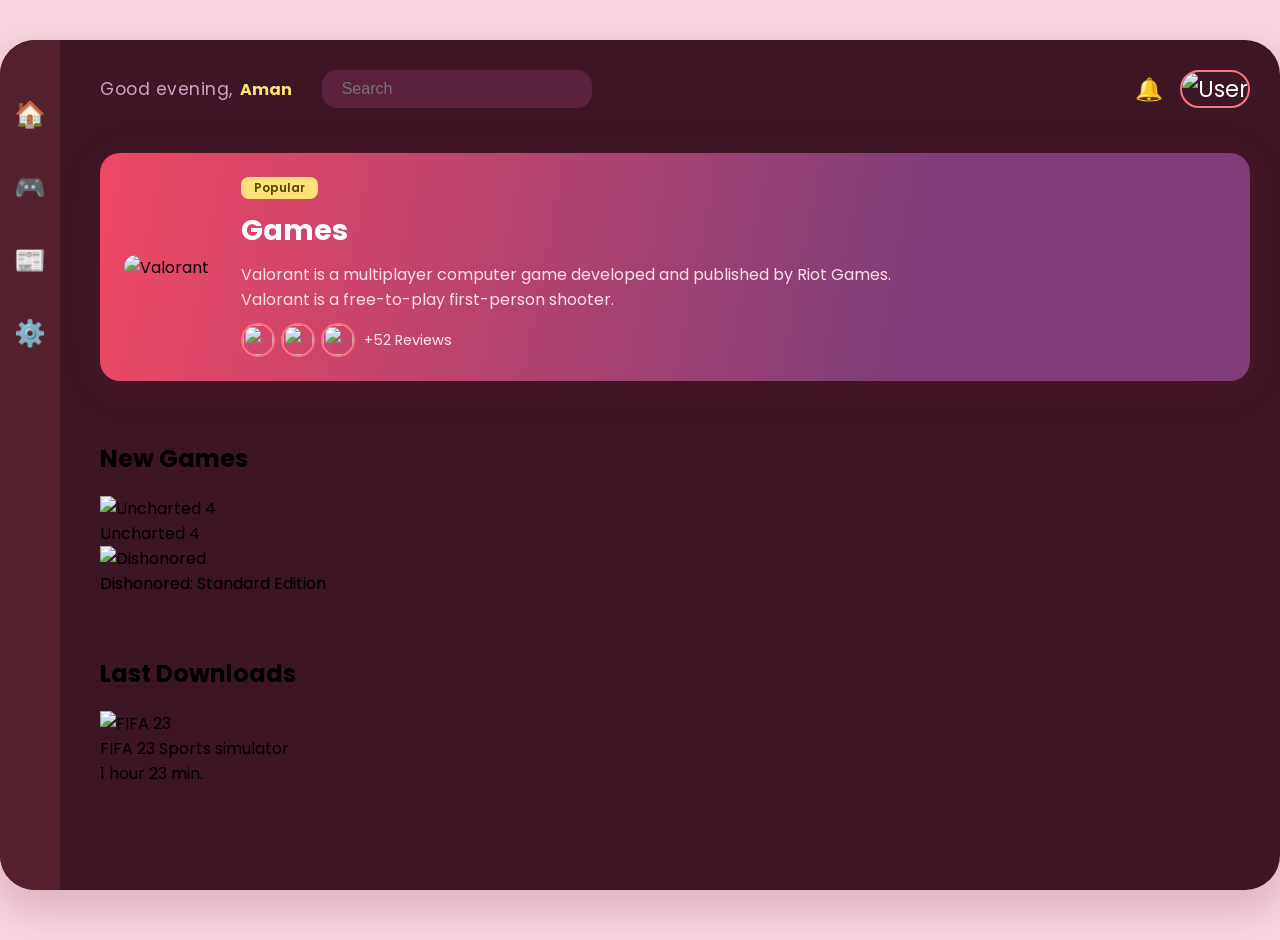
==== index.html @ 895a6dc2 "My fist push for this end Sem project" ====
<!DOCTYPE html>
<html lang="en">
<head>
  <meta charset="UTF-8">
  <title>Game Dashboard UI</title>
  <meta name="viewport" content="width=device-width, initial-scale=1.0">
  <link
    href="https://fonts.googleapis.com/css2?family=Poppins:wght@400;700&display=swap"
    rel="stylesheet"
  >
  <link rel="stylesheet" href="styles.css" />
</head>
<body>
  <div class="dashboard">

    <aside class="sidebar">
      <div class="sidebar-icons">
        <span class="icon">🏠</span>
        <span class="icon">🎮</span>
        <span class="icon">📰</span>
        <span class="icon">⚙️</span>
      </div>
    </aside>
    <main class="main-content">
      <header class="header">
        <div>
          <span class="greeting">Good evening,</span>
          <span class="username"><b>Aman</b></span>
        </div>
        <input type="text" class="search" placeholder="Search" />
        <div class="header-tools">
          <span class="icon notif">🔔</span>
          <span class="icon user-avatar">
            <img src="https://randomuser.me/api/portraits/men/64.jpg" alt="User" />
          </span>
        </div>
      </header>

      <section class="featured-game">
        <div class="featured-img">
          <img src="https://static-prod-g4l.gamelauncher.io/N_13596.jpg" alt="Valorant" />
        </div>
        <div class="featured-info">
          <span class="tag popular">Popular</span>
          <h1 class="game-title">Games</h1>
          <p class="game-desc">
            Valorant is a multiplayer computer game developed and published by Riot Games.<br>
            Valorant is a free-to-play first-person shooter.
          </p>
          <div class="reviews">
            <img class="avatar-sm" src="https://randomuser.me/api/portraits/men/36.jpg" alt="">
            <img class="avatar-sm" src="https://randomuser.me/api/portraits/women/37.jpg" alt="">
            <img class="avatar-sm" src="https://randomuser.me/api/portraits/men/43.jpg" alt="">
            <span class="add-reviews">+52 Reviews</span>
          </div>
        </div>
      </section>

      <section class="new-games">
        <h2>New Games</h2>
        <div class="game-cards">
          <div class="game-card">
            <img src="https://static-prod-g4l.gamelauncher.io/N_11580.jpg" alt="Uncharted 4">
            <div class="card-info">
              <span class="card-title">Uncharted 4</span>
            </div>
          </div>
          <div class="game-card">
            <img src="https://static-prod-g4l.gamelauncher.io/N_11700.jpg" alt="Dishonored">
            <div class="card-info">
              <span class="card-title">Dishonored: Standard Edition</span>
            </div>
          </div>
        </div>
      </section>

      <section class="downloads">
        <h2>Last Downloads</h2>
        <div class="download-card">
          <div class="dl-logo">
            <img src="https://upload.wikimedia.org/wikipedia/en/e/e9/FIFA_23_Cover.jpg" alt="FIFA 23">
          </div>
          <div class="dl-info">
            <span class="dl-title">FIFA 23</span>
            <span class="dl-category">Sports simulator</span>
          </div>
          <div class="dl-progress">
            <div class="progress-bar"><div class="progress"></div></div>
            <span class="dl-time">1 hour 23 min.</span>
          </div>
        </div>
      </section>
    </main>
  </div>
<script src="app.js"></script>
</body>
</html>
---- styles.css ----
html, body {
    height: 100%;
    background: #f8d6df;
    font-family: 'Poppins', 'Montserrat', Arial, sans-serif;
    margin: 0; 
    padding: 0;
  }
  
  .dashboard {
    display: flex;
    max-width: 1550px;
    margin: 40px auto;
    background: #3c1624;
    border-radius: 35px;
    box-shadow: 0 16px 36px 6px rgba(92,24,68,0.17);
    overflow: hidden;
    min-height: 850px;
  }
  
  .sidebar {
    flex: 0 0 60px;
    background: #54202e;
    display: flex;
    flex-direction: column;
    align-items: center;
    padding: 30px 0;
    gap: 30px;
  }
  .sidebar .sidebar-icons {
    display: flex;
    flex-direction: column;
    gap: 34px;
    margin-top: 25px;
  }
  .sidebar .icon {
    color: #f7b7c2;
    font-size: 1.6rem;
    transition: color 0.2s;
    cursor: pointer;
  }
  .sidebar .icon:hover {
    color: #ffc2be;
  }
  
  .main-content {
    flex: 2.3;
    padding: 30px 30px 30px 40px;
    display: flex;
    flex-direction: column;
    gap: 40px;
  }
  .header {
    display: flex;
    align-items: center;
    gap: 30px;
    color: #fff;
    margin-bottom: 5px;
  }
  .greeting {
    font-weight: 400;
    color: #cca4c6;
    letter-spacing: 0.03em;
    font-size: 1.07em;
  }
  .username {
    margin-left: 3px;
    color: #ffe076;
    font-weight: 700;
  }
  .search {
    background: #5B223D;
    border: none;
    border-radius: 15px;
    padding: 10px 20px;
    color: #fff;
    width: 230px;
    font-size: 1em;
    margin-right: auto;
  }
  .header-tools {
    display: flex;
    align-items: center;
    gap: 17px;
  }
  .header-tools .icon {
    font-size: 1.4em;
    cursor: pointer;
  }
  .user-avatar img {
    width: 32px;
    height: 32px;
    object-fit: cover;
    border-radius: 40px;
    border: 2px solid #fc7685;
  }
  
  .featured-game {
    background: linear-gradient(101deg, #f04865, #7f3e77 70%);
    border-radius: 20px;
    padding: 24px;
    display: flex;
    align-items: center;
    gap: 32px;
    box-shadow: 0 6px 40px 0 rgba(225,30,91,0.10);
  }
  .featured-img img {
    border-radius: 13px;
    width: 130px;
    height: 130px;
    object-fit: cover;
  }
  .featured-info {
    color: #fff;
    display: flex;
    flex-direction: column;
    gap: 8px;
  }
  .tag.popular {
    background: #ffe076;
    color: #514603;
    font-weight: 600;
    font-size: 0.75rem;
    border-radius: 8px;
    padding: 2px 13px;
    width: fit-content;
    margin-bottom: 2px;
  }
  .game-title {
    font-size: 1.8rem;
    color: #fff;
    margin: 0 0 2px;
    font-weight: 700;
  }
  .game-desc {
    font-size: 1rem;
    color: #ffdfe9;
    margin: 0 0 3px;
  }
  .reviews {
    display: flex;
    align-items: center;
    gap: 6px;
  }
  .avatar-sm {
    width: 30px; height: 30px;
    border-radius: 50%;
    border: 2.5px solid #fc7685;
  }
  .add-reviews {
    color: #fde5ec;
    margin-left: 3px;
    font-size: 0.91em;
  }
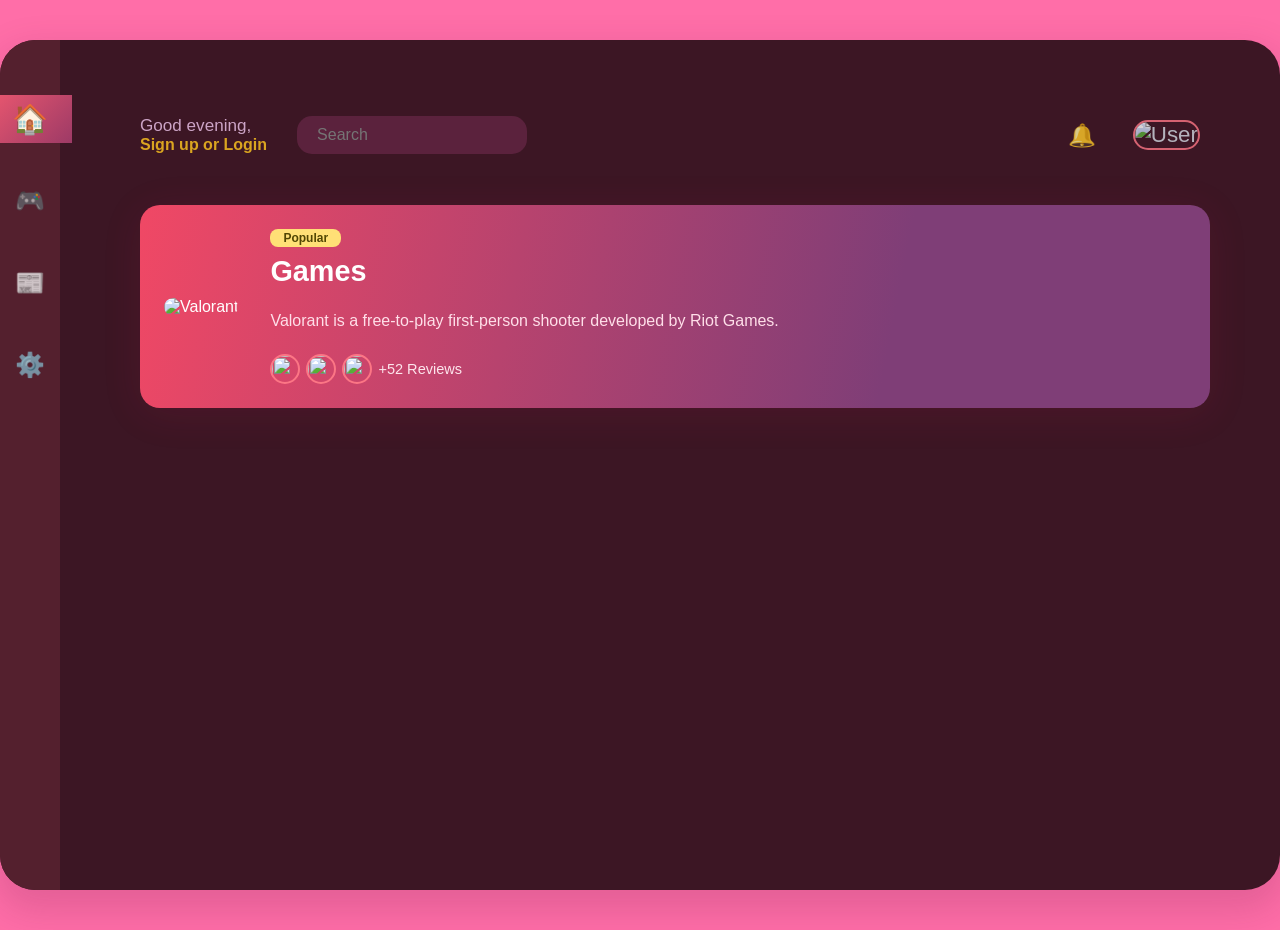
==== commit 46b20ef1: "Updated homr page" ====
--- a/index.html
+++ b/index.html
@@ -2,96 +2,329 @@
 <html lang="en">
 <head>
   <meta charset="UTF-8">
-  <title>Game Dashboard UI</title>
-  <meta name="viewport" content="width=device-width, initial-scale=1.0">
-  <link
-    href="https://fonts.googleapis.com/css2?family=Poppins:wght@400;700&display=swap"
-    rel="stylesheet"
-  >
-  <link rel="stylesheet" href="styles.css" />
+  <title>Sidebar with Animation</title>
+  <link href="https://fonts.googleapis.com/css2?family=Poppins:wght@400;700&display=swap" rel="stylesheet">
+  <style>
+    * {
+      box-sizing: border-box;
+    }
+
+    body {
+      margin: 0;
+      font-family: 'Segoe UI', sans-serif;
+      background-color: rgb(255, 110, 168);
+      display: flex;
+      justify-content: center;
+      align-items: flex-start;
+    }
+
+    .dashboard {
+      display: flex;
+      max-width: 1550px;
+      margin: 40px auto;
+      background: #3c1624;
+      border-radius: 35px;
+      box-shadow: 0 16px 36px 6px rgba(92, 24, 68, 0.17);
+      overflow: hidden;
+      min-height: 850px;
+      width: 100%;
+    }
+
+    .sidebar {
+      flex: 0 0 60px;
+      background: #54202e;
+      display: flex;
+      flex-direction: column;
+      align-items: center;
+      padding: 30px 0;
+      gap: 30px;
+    }
+
+    .sidebar-icons {
+      display: flex;
+      flex-direction: column;
+      align-items: center;
+      gap: 34px;
+      margin-top: 25px;
+    }
+
+    .icon {
+      font-size: 24px;
+      color: #d2dae2;
+      padding: 10px;
+      cursor: pointer;
+      border-radius: 50%;
+      transition: all 0.3s ease;
+      position: relative;
+      opacity: 0.8;
+    }
+
+    .icon.active {
+      color: #fff;
+      transform: scale(1.2);
+      opacity: 1;
+    }
+
+    .icon:hover {
+      transform: scale(1.3);
+    }
+
+    .icon.active::before {
+      content: '';
+      position: absolute;
+      left: -20px;
+      top: 50%;
+      transform: translateY(-50%);
+      width: 80px;
+      height: 40px;
+      background: linear-gradient(135deg, #f25a70, #9d3a66);
+      border-top-left-radius: 25px;
+      border-bottom-left-radius: 25px;
+      z-index: -1;
+    }
+
+    .content {
+      flex: 1;
+      padding: 40px;
+      display: none;
+      animation: slideIn 0.4s ease forwards;
+    }
+
+    .content.active {
+      display: block;
+    }
+
+    @keyframes slideIn {
+      from {
+        opacity: 0;
+        transform: translateY(20px);
+      }
+
+      to {
+        opacity: 1;
+        transform: translateY(0);
+      }
+    }
+
+    .main-content {
+      flex: 2.3;
+      padding: 30px 30px 30px 40px;
+      display: flex;
+      flex-direction: column;
+      gap: 40px;
+      color: #fff;
+    }
+
+    .header {
+      display: flex;
+      align-items: center;
+      gap: 30px;
+      margin-bottom: 5px;
+    }
+
+    .greeting {
+      font-weight: 400;
+      color: #cca4c6;
+      font-size: 1.07em;
+    }
+
+    .username {
+      margin-left: 3px;
+      color: #ffe076;
+      font-weight: 700;
+    }
+
+    .search {
+      background: #5B223D;
+      border: none;
+      border-radius: 15px;
+      padding: 10px 20px;
+      color: #fff;
+      width: 230px;
+      font-size: 1em;
+      margin-right: auto;
+    }
+
+    .header-tools {
+      display: flex;
+      align-items: center;
+      gap: 17px;
+    }
+
+    .header-tools .icon {
+      font-size: 1.4em;
+      cursor: pointer;
+    }
+
+    .user-avatar img {
+      width: 32px;
+      height: 32px;
+      object-fit: cover;
+      border-radius: 40px;
+      border: 2px solid #fc7685;
+    }
+
+    .featured-game {
+      background: linear-gradient(101deg, #f04865, #7f3e77 70%);
+      border-radius: 20px;
+      padding: 24px;
+      display: flex;
+      align-items: center;
+      gap: 32px;
+      box-shadow: 0 6px 40px 0 rgba(225, 30, 91, 0.10);
+    }
+
+    .featured-img img {
+      border-radius: 13px;
+      width: 130px;
+      height: 130px;
+      object-fit: cover;
+    }
+
+    .featured-info {
+      display: flex;
+      flex-direction: column;
+      gap: 8px;
+    }
+
+    .tag.popular {
+      background: #ffe076;
+      color: #514603;
+      font-weight: 600;
+      font-size: 0.75rem;
+      border-radius: 8px;
+      padding: 2px 13px;
+      width: fit-content;
+    }
+
+    .game-title {
+      font-size: 1.8rem;
+      font-weight: 700;
+      margin: 0;
+    }
+
+    .game-desc {
+      font-size: 1rem;
+      color: #ffdfe9;
+    }
+
+    .reviews {
+      display: flex;
+      align-items: center;
+      gap: 6px;
+    }
+
+    .avatar-sm {
+      width: 30px;
+      height: 30px;
+      border-radius: 50%;
+      border: 2.5px solid #fc7685;
+    }
+
+    .add-reviews {
+      color: #fde5ec;
+      font-size: 0.91em;
+    }
+
+    .lgin {
+      color: goldenrod;
+      text-decoration: none;
+    }
+
+    .lgin:hover {
+      color: yellow;
+    }
+  </style>
 </head>
+
 <body>
   <div class="dashboard">
-
-    <aside class="sidebar">
+    <!-- Sidebar -->
+    <div class="sidebar">
       <div class="sidebar-icons">
-        <span class="icon">🏠</span>
-        <span class="icon">🎮</span>
-        <span class="icon">📰</span>
-        <span class="icon">⚙️</span>
+        <span class="icon active" data-target="home" title="Home">🏠</span>
+        <span class="icon" data-target="games" title="Games">🎮</span>
+        <span class="icon" data-target="news" title="News">📰</span>
+        <span class="icon" data-target="settings" title="Settings">⚙️</span>
       </div>
-    </aside>
-    <main class="main-content">
-      <header class="header">
-        <div>
-          <span class="greeting">Good evening,</span>
-          <span class="username"><b>Aman</b></span>
-        </div>
-        <input type="text" class="search" placeholder="Search" />
-        <div class="header-tools">
-          <span class="icon notif">🔔</span>
-          <span class="icon user-avatar">
-            <img src="https://randomuser.me/api/portraits/men/64.jpg" alt="User" />
-          </span>
-        </div>
-      </header>
-
-      <section class="featured-game">
-        <div class="featured-img">
-          <img src="https://static-prod-g4l.gamelauncher.io/N_13596.jpg" alt="Valorant" />
-        </div>
-        <div class="featured-info">
-          <span class="tag popular">Popular</span>
-          <h1 class="game-title">Games</h1>
-          <p class="game-desc">
-            Valorant is a multiplayer computer game developed and published by Riot Games.<br>
-            Valorant is a free-to-play first-person shooter.
-          </p>
-          <div class="reviews">
-            <img class="avatar-sm" src="https://randomuser.me/api/portraits/men/36.jpg" alt="">
-            <img class="avatar-sm" src="https://randomuser.me/api/portraits/women/37.jpg" alt="">
-            <img class="avatar-sm" src="https://randomuser.me/api/portraits/men/43.jpg" alt="">
-            <span class="add-reviews">+52 Reviews</span>
+    </div>
+
+    <!-- Main content containers -->
+    <div id="home" class="content active">
+      <main class="main-content">
+        <header class="header">
+          <div>
+            <span class="greeting">Good evening,</span>
+            <span class="username"><br><a class="lgin" href="Login.html">Sign up or Login</a></span>
           </div>
-        </div>
-      </section>
-
-      <section class="new-games">
-        <h2>New Games</h2>
-        <div class="game-cards">
-          <div class="game-card">
-            <img src="https://static-prod-g4l.gamelauncher.io/N_11580.jpg" alt="Uncharted 4">
-            <div class="card-info">
-              <span class="card-title">Uncharted 4</span>
+          <input type="text" class="search" placeholder="Search" />
+          <div class="header-tools">
+            <span class="icon notif">🔔</span>
+            <span class="icon user-avatar">
+              <img src="https://randomuser.me/api/portraits/men/64.jpg" alt="User" />
+            </span>
+          </div>
+        </header>
+
+        <section class="featured-game">
+          <div class="featured-img">
+            <img src="https://static-prod-g4l.gamelauncher.io/N_13596.jpg" alt="Valorant" />
+          </div>
+          <div class="featured-info">
+            <span class="tag popular">Popular</span>
+            <h1 class="game-title">Games</h1>
+            <p class="game-desc">Valorant is a free-to-play first-person shooter developed by Riot Games.</p>
+            <div class="reviews">
+              <img class="avatar-sm" src="https://randomuser.me/api/portraits/men/36.jpg" alt="">
+              <img class="avatar-sm" src="https://randomuser.me/api/portraits/women/37.jpg" alt="">
+              <img class="avatar-sm" src="https://randomuser.me/api/portraits/men/43.jpg" alt="">
+              <span class="add-reviews">+52 Reviews</span>
             </div>
           </div>
-          <div class="game-card">
-            <img src="https://static-prod-g4l.gamelauncher.io/N_11700.jpg" alt="Dishonored">
-            <div class="card-info">
-              <span class="card-title">Dishonored: Standard Edition</span>
-            </div>
-          </div>
-        </div>
-      </section>
-
-      <section class="downloads">
-        <h2>Last Downloads</h2>
-        <div class="download-card">
-          <div class="dl-logo">
-            <img src="https://upload.wikimedia.org/wikipedia/en/e/e9/FIFA_23_Cover.jpg" alt="FIFA 23">
-          </div>
-          <div class="dl-info">
-            <span class="dl-title">FIFA 23</span>
-            <span class="dl-category">Sports simulator</span>
-          </div>
-          <div class="dl-progress">
-            <div class="progress-bar"><div class="progress"></div></div>
-            <span class="dl-time">1 hour 23 min.</span>
-          </div>
-        </div>
-      </section>
-    </main>
+        </section>
+      </main>
+    </div>
+
+
+
+    <div id="games" class="content">
+      <h1>Games</h1>
+      <p>Browse the latest and greatest in the world of gaming.</p>
+    </div>
+
+
+
+    <div id="news" class="content">
+      <h1>News</h1>
+      <p>Stay up to date with the latest headlines and trends.</p>
+    </div>
+
+
+
+    <div id="settings" class="content">
+      <h1>Settings</h1>
+      <p>Customize your preferences and configure your experience.</p>
+    </div>
   </div>
-<script src="app.js"></script>
+
+  
+
+
+
+  <script>
+    const icons = document.querySelectorAll('.icon');
+    const contents = document.querySelectorAll('.content');
+
+    icons.forEach(icon => {
+      icon.addEventListener('click', () => {
+        icons.forEach(i => i.classList.remove('active'));
+        contents.forEach(c => c.classList.remove('active'));
+
+        icon.classList.add('active');
+        document.getElementById(icon.dataset.target).classList.add('active');
+      });
+    });
+  </script>
 </body>
+
 </html>
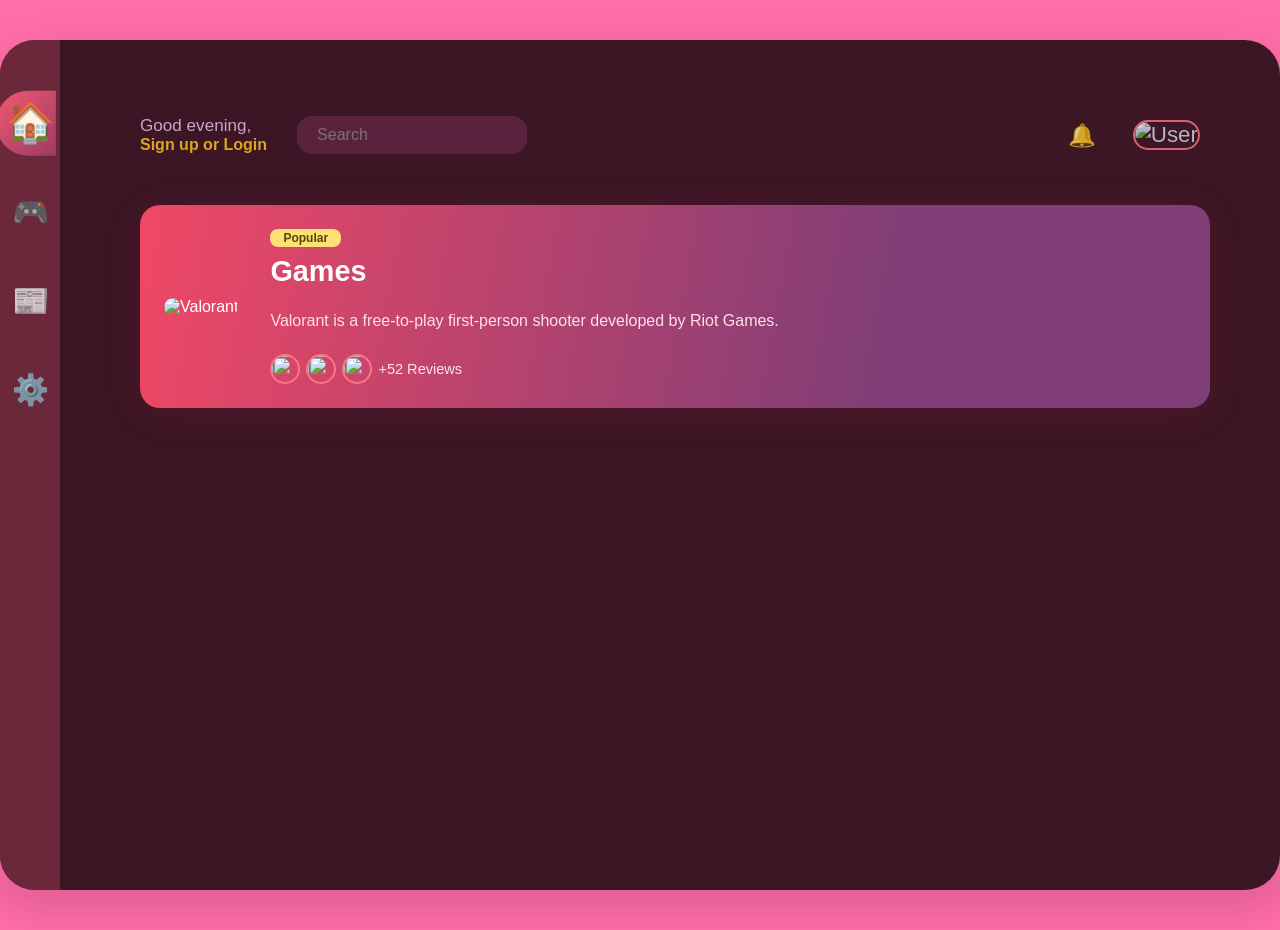
==== commit f7501d06: "fixed page" ====
--- a/index.html
+++ b/index.html
@@ -2,8 +2,9 @@
 <html lang="en">
 <head>
   <meta charset="UTF-8">
-  <title>Sidebar with Animation</title>
+  <title>LogiCode - AI games, Fun way to learn programming</title>
   <link href="https://fonts.googleapis.com/css2?family=Poppins:wght@400;700&display=swap" rel="stylesheet">
+  <link rel="icon" href="assets/icon.png">
   <style>
     * {
       box-sizing: border-box;
@@ -32,12 +33,11 @@
 
     .sidebar {
       flex: 0 0 60px;
-      background: #54202e;
+      background: #6b283a;
       display: flex;
       flex-direction: column;
       align-items: center;
       padding: 30px 0;
-      gap: 30px;
     }
 
     .sidebar-icons {
@@ -49,7 +49,7 @@
     }
 
     .icon {
-      font-size: 24px;
+      font-size: 30px;
       color: #d2dae2;
       padding: 10px;
       cursor: pointer;
@@ -61,7 +61,7 @@
 
     .icon.active {
       color: #fff;
-      transform: scale(1.2);
+      transform: scale(1.3);
       opacity: 1;
     }
 
@@ -72,11 +72,11 @@
     .icon.active::before {
       content: '';
       position: absolute;
-      left: -20px;
+      left: 2px;
       top: 50%;
       transform: translateY(-50%);
-      width: 80px;
-      height: 40px;
+      width: 46px;
+      height: 50px;
       background: linear-gradient(135deg, #f25a70, #9d3a66);
       border-top-left-radius: 25px;
       border-bottom-left-radius: 25px;
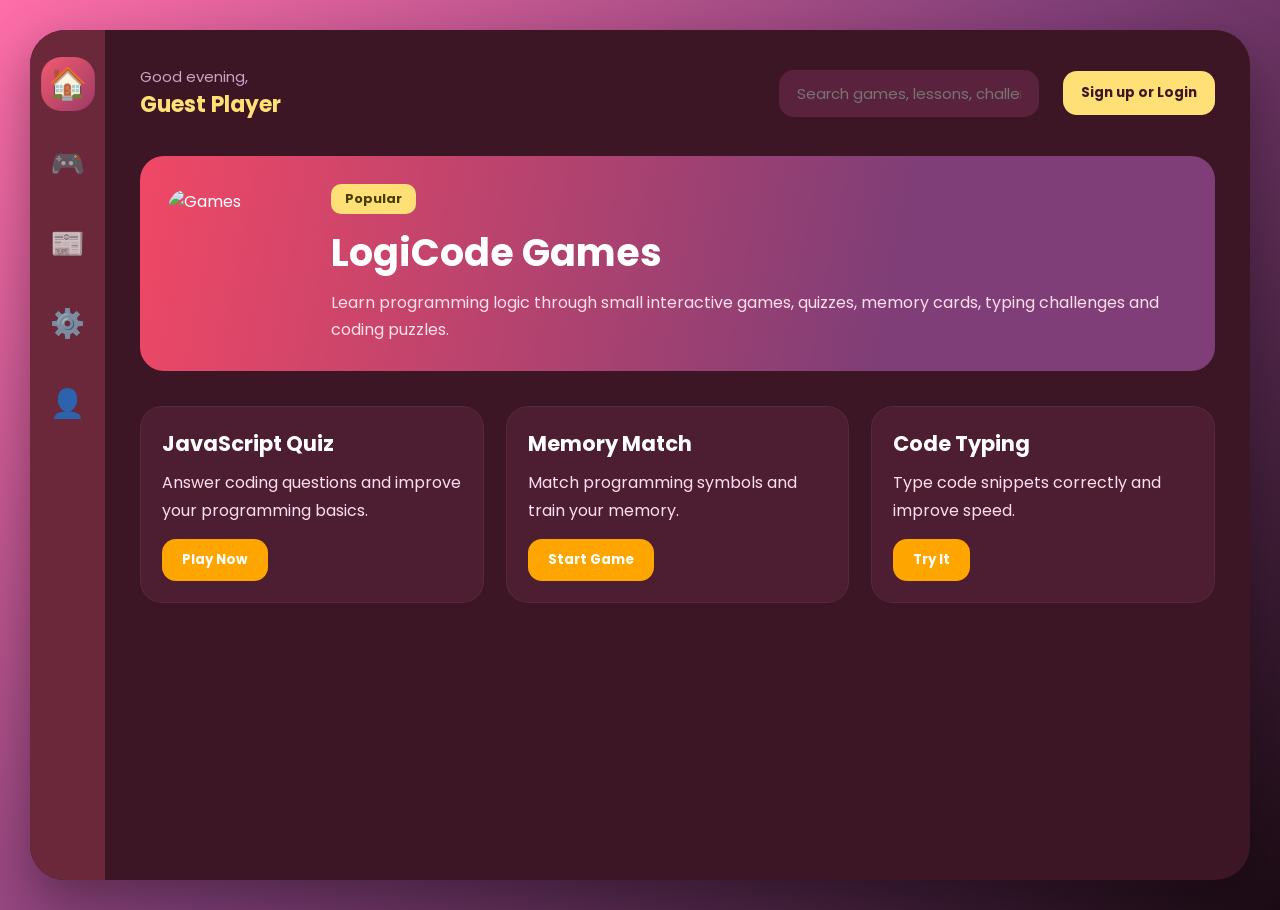
==== commit 5d093ba8: "fixed login page" ====
--- a/index.html
+++ b/index.html
@@ -1,330 +1,801 @@
 <!DOCTYPE html>
 <html lang="en">
 <head>
-  <meta charset="UTF-8">
-  <title>LogiCode - AI games, Fun way to learn programming</title>
-  <link href="https://fonts.googleapis.com/css2?family=Poppins:wght@400;700&display=swap" rel="stylesheet">
-  <link rel="icon" href="assets/icon.png">
+  <meta charset="UTF-8" />
+  <meta name="viewport" content="width=device-width, initial-scale=1.0" />
+  <title>LogiCode - AI Games, Fun Way to Learn Programming</title>
+
+  <link href="https://fonts.googleapis.com/css2?family=Poppins:wght@400;500;600;700;800&display=swap" rel="stylesheet">
+
   <style>
     * {
+      margin: 0;
+      padding: 0;
       box-sizing: border-box;
+      font-family: "Poppins", sans-serif;
     }
 
     body {
-      margin: 0;
-      font-family: 'Segoe UI', sans-serif;
-      background-color: rgb(255, 110, 168);
+      min-height: 100vh;
+      background: linear-gradient(135deg, #ff6ea8, #7f3e77, #1c0b14);
       display: flex;
       justify-content: center;
-      align-items: flex-start;
+      align-items: center;
+      padding: 30px;
+      color: white;
     }
 
     .dashboard {
-      display: flex;
-      max-width: 1550px;
-      margin: 40px auto;
+      width: 100%;
+      max-width: 1450px;
+      min-height: 850px;
       background: #3c1624;
       border-radius: 35px;
-      box-shadow: 0 16px 36px 6px rgba(92, 24, 68, 0.17);
       overflow: hidden;
-      min-height: 850px;
-      width: 100%;
+      display: flex;
+      box-shadow: 0 20px 50px rgba(0, 0, 0, 0.35);
     }
 
     .sidebar {
-      flex: 0 0 60px;
+      width: 75px;
       background: #6b283a;
+      padding: 30px 0;
       display: flex;
-      flex-direction: column;
-      align-items: center;
-      padding: 30px 0;
+      justify-content: center;
     }
 
     .sidebar-icons {
       display: flex;
       flex-direction: column;
+      gap: 32px;
       align-items: center;
-      gap: 34px;
-      margin-top: 25px;
-    }
-
-    .icon {
-      font-size: 30px;
-      color: #d2dae2;
-      padding: 10px;
+    }
+
+    .side-icon {
+      font-size: 28px;
+      width: 48px;
+      height: 48px;
+      display: grid;
+      place-items: center;
+      border-radius: 18px;
       cursor: pointer;
-      border-radius: 50%;
-      transition: all 0.3s ease;
-      position: relative;
-      opacity: 0.8;
-    }
-
-    .icon.active {
-      color: #fff;
-      transform: scale(1.3);
+      opacity: 0.75;
+      transition: 0.3s ease;
+    }
+
+    .side-icon:hover,
+    .side-icon.active {
       opacity: 1;
-    }
-
-    .icon:hover {
-      transform: scale(1.3);
-    }
-
-    .icon.active::before {
-      content: '';
-      position: absolute;
-      left: 2px;
-      top: 50%;
-      transform: translateY(-50%);
-      width: 46px;
-      height: 50px;
+      transform: scale(1.12);
       background: linear-gradient(135deg, #f25a70, #9d3a66);
-      border-top-left-radius: 25px;
-      border-bottom-left-radius: 25px;
-      z-index: -1;
-    }
-
-    .content {
+    }
+
+    .page {
       flex: 1;
-      padding: 40px;
+      padding: 35px;
       display: none;
-      animation: slideIn 0.4s ease forwards;
-    }
-
-    .content.active {
+      animation: fadeIn 0.35s ease;
+    }
+
+    .page.active {
       display: block;
     }
 
-    @keyframes slideIn {
+    @keyframes fadeIn {
       from {
         opacity: 0;
-        transform: translateY(20px);
-      }
-
+        transform: translateY(14px);
+      }
       to {
         opacity: 1;
         transform: translateY(0);
       }
     }
 
-    .main-content {
-      flex: 2.3;
-      padding: 30px 30px 30px 40px;
-      display: flex;
-      flex-direction: column;
-      gap: 40px;
-      color: #fff;
-    }
-
     .header {
       display: flex;
       align-items: center;
-      gap: 30px;
-      margin-bottom: 5px;
+      gap: 24px;
+      margin-bottom: 35px;
     }
 
     .greeting {
-      font-weight: 400;
       color: #cca4c6;
-      font-size: 1.07em;
+      font-size: 15px;
     }
 
     .username {
-      margin-left: 3px;
       color: #ffe076;
+      font-size: 22px;
       font-weight: 700;
     }
 
     .search {
-      background: #5B223D;
+      margin-left: auto;
+      width: 260px;
+      padding: 12px 18px;
       border: none;
+      outline: none;
       border-radius: 15px;
-      padding: 10px 20px;
-      color: #fff;
-      width: 230px;
-      font-size: 1em;
-      margin-right: auto;
-    }
-
-    .header-tools {
+      background: #5b223d;
+      color: white;
+      font-size: 15px;
+    }
+
+    .login-btn {
+      background: #ffe076;
+      color: #3c1624;
+      border: none;
+      padding: 12px 18px;
+      border-radius: 14px;
+      font-weight: 700;
+      cursor: pointer;
+    }
+
+    .hero {
+      background: linear-gradient(101deg, #f04865, #7f3e77 70%);
+      border-radius: 24px;
+      padding: 28px;
       display: flex;
       align-items: center;
-      gap: 17px;
-    }
-
-    .header-tools .icon {
-      font-size: 1.4em;
+      gap: 28px;
+      margin-bottom: 35px;
+    }
+
+    .hero img {
+      width: 150px;
+      height: 150px;
+      border-radius: 20px;
+      object-fit: cover;
+    }
+
+    .tag {
+      background: #ffe076;
+      color: #473d00;
+      width: fit-content;
+      padding: 5px 14px;
+      border-radius: 10px;
+      font-size: 13px;
+      font-weight: 700;
+      margin-bottom: 10px;
+    }
+
+    h1 {
+      font-size: 38px;
+      margin-bottom: 8px;
+    }
+
+    h2 {
+      font-size: 30px;
+      margin-bottom: 20px;
+    }
+
+    p {
+      color: #ffdfe9;
+      line-height: 1.7;
+    }
+
+    .cards {
+      display: grid;
+      grid-template-columns: repeat(3, 1fr);
+      gap: 22px;
+    }
+
+    .card {
+      background: #4d1d31;
+      border-radius: 22px;
+      padding: 22px;
+      box-shadow: inset 0 0 0 1px rgba(255,255,255,0.05);
+    }
+
+    .card h3 {
+      margin-bottom: 10px;
+      font-size: 21px;
+    }
+
+    .card button,
+    .game-box button,
+    .auth-box button {
+      margin-top: 15px;
+      background: orange;
+      color: white;
+      border: none;
+      padding: 11px 20px;
+      border-radius: 14px;
+      font-weight: 700;
       cursor: pointer;
-    }
-
-    .user-avatar img {
-      width: 32px;
-      height: 32px;
-      object-fit: cover;
-      border-radius: 40px;
-      border: 2px solid #fc7685;
-    }
-
-    .featured-game {
-      background: linear-gradient(101deg, #f04865, #7f3e77 70%);
+      transition: 0.25s ease;
+    }
+
+    button:hover {
+      transform: translateY(-2px);
+      filter: brightness(1.08);
+    }
+
+    .game-grid {
+      display: grid;
+      grid-template-columns: repeat(2, 1fr);
+      gap: 24px;
+    }
+
+    .game-box {
+      background: #4d1d31;
+      border-radius: 22px;
+      padding: 24px;
+      min-height: 260px;
+    }
+
+    .quiz-option {
+      display: block;
+      width: 100%;
+      text-align: left;
+      background: #6b283a;
+      color: white;
+      border: none;
+      padding: 12px;
+      border-radius: 12px;
+      margin: 10px 0;
+      cursor: pointer;
+    }
+
+    .quiz-option.correct {
+      background: #138a45;
+    }
+
+    .quiz-option.wrong {
+      background: #b3263a;
+    }
+
+    .memory-board {
+      display: grid;
+      grid-template-columns: repeat(4, 70px);
+      gap: 10px;
+      margin-top: 15px;
+    }
+
+    .memory-card {
+      height: 70px;
+      border-radius: 14px;
+      background: #6b283a;
+      display: grid;
+      place-items: center;
+      font-size: 26px;
+      cursor: pointer;
+      user-select: none;
+    }
+
+    .typing-input,
+    .code-input {
+      width: 100%;
+      padding: 13px;
+      margin-top: 15px;
+      border-radius: 12px;
+      border: 1px solid #87506a;
+      background: #2a101b;
+      color: white;
+      outline: none;
+    }
+
+    .result {
+      margin-top: 12px;
+      font-weight: 700;
+      color: #ffe076;
+    }
+
+    .news-list {
+      display: grid;
+      gap: 18px;
+    }
+
+    .news-item {
+      background: #4d1d31;
+      padding: 22px;
       border-radius: 20px;
-      padding: 24px;
+    }
+
+    .settings-row {
+      background: #4d1d31;
+      padding: 20px;
+      border-radius: 18px;
+      margin-bottom: 18px;
       display: flex;
+      justify-content: space-between;
       align-items: center;
-      gap: 32px;
-      box-shadow: 0 6px 40px 0 rgba(225, 30, 91, 0.10);
-    }
-
-    .featured-img img {
-      border-radius: 13px;
-      width: 130px;
-      height: 130px;
-      object-fit: cover;
-    }
-
-    .featured-info {
+    }
+
+    .switch {
+      width: 55px;
+      height: 30px;
+      background: #6b283a;
+      border-radius: 30px;
+      padding: 4px;
+      cursor: pointer;
+    }
+
+    .switch span {
+      display: block;
+      width: 22px;
+      height: 22px;
+      background: #ffe076;
+      border-radius: 50%;
+      transition: 0.3s;
+    }
+
+    .switch.active span {
+      transform: translateX(25px);
+    }
+
+    .auth-wrapper {
+      width: 100%;
+      max-width: 900px;
+      min-height: 540px;
+      background: #050505;
+      border-radius: 35px;
+      overflow: hidden;
+      display: grid;
+      grid-template-columns: 1fr 1fr;
+      box-shadow: 0 20px 45px rgba(0,0,0,0.45);
+    }
+
+    .auth-box {
+      padding: 45px;
       display: flex;
       flex-direction: column;
-      gap: 8px;
-    }
-
-    .tag.popular {
-      background: #ffe076;
-      color: #514603;
-      font-weight: 600;
-      font-size: 0.75rem;
-      border-radius: 8px;
-      padding: 2px 13px;
-      width: fit-content;
-    }
-
-    .game-title {
-      font-size: 1.8rem;
+      justify-content: center;
+    }
+
+    .auth-box input {
+      background: #111;
+      border: 1px solid #555;
+      color: white;
+      margin: 8px 0;
+      padding: 13px;
+      border-radius: 10px;
+      outline: none;
+    }
+
+    .auth-panel {
+      background: linear-gradient(135deg, orange, #eb4808);
+      padding: 45px;
+      display: flex;
+      flex-direction: column;
+      justify-content: center;
+      text-align: center;
+    }
+
+    .auth-panel button {
+      background: transparent;
+      border: 2px solid white;
+      color: white;
+      padding: 12px 25px;
+      border-radius: 14px;
       font-weight: 700;
-      margin: 0;
-    }
-
-    .game-desc {
-      font-size: 1rem;
-      color: #ffdfe9;
-    }
-
-    .reviews {
-      display: flex;
-      align-items: center;
-      gap: 6px;
-    }
-
-    .avatar-sm {
-      width: 30px;
-      height: 30px;
-      border-radius: 50%;
-      border: 2.5px solid #fc7685;
-    }
-
-    .add-reviews {
-      color: #fde5ec;
-      font-size: 0.91em;
-    }
-
-    .lgin {
-      color: goldenrod;
-      text-decoration: none;
-    }
-
-    .lgin:hover {
-      color: yellow;
+      cursor: pointer;
+      margin-top: 20px;
+    }
+
+    .hidden {
+      display: none;
+    }
+
+    @media (max-width: 900px) {
+      body {
+        padding: 12px;
+        align-items: flex-start;
+      }
+
+      .dashboard {
+        flex-direction: column;
+        min-height: auto;
+      }
+
+      .sidebar {
+        width: 100%;
+        height: 75px;
+      }
+
+      .sidebar-icons {
+        flex-direction: row;
+      }
+
+      .page {
+        padding: 22px;
+      }
+
+      .header,
+      .hero {
+        flex-direction: column;
+        align-items: flex-start;
+      }
+
+      .search {
+        width: 100%;
+        margin-left: 0;
+      }
+
+      .cards,
+      .game-grid {
+        grid-template-columns: 1fr;
+      }
+
+      .memory-board {
+        grid-template-columns: repeat(4, 1fr);
+      }
+
+      .auth-wrapper {
+        grid-template-columns: 1fr;
+      }
     }
   </style>
 </head>
 
 <body>
+
   <div class="dashboard">
-    <!-- Sidebar -->
-    <div class="sidebar">
+
+    <aside class="sidebar">
       <div class="sidebar-icons">
-        <span class="icon active" data-target="home" title="Home">🏠</span>
-        <span class="icon" data-target="games" title="Games">🎮</span>
-        <span class="icon" data-target="news" title="News">📰</span>
-        <span class="icon" data-target="settings" title="Settings">⚙️</span>
+        <div class="side-icon active" data-page="home">🏠</div>
+        <div class="side-icon" data-page="games">🎮</div>
+        <div class="side-icon" data-page="news">📰</div>
+        <div class="side-icon" data-page="settings">⚙️</div>
+        <div class="side-icon" data-page="login">👤</div>
       </div>
-    </div>
-
-    <!-- Main content containers -->
-    <div id="home" class="content active">
-      <main class="main-content">
-        <header class="header">
-          <div>
-            <span class="greeting">Good evening,</span>
-            <span class="username"><br><a class="lgin" href="Login.html">Sign up or Login</a></span>
-          </div>
-          <input type="text" class="search" placeholder="Search" />
-          <div class="header-tools">
-            <span class="icon notif">🔔</span>
-            <span class="icon user-avatar">
-              <img src="https://randomuser.me/api/portraits/men/64.jpg" alt="User" />
-            </span>
-          </div>
-        </header>
-
-        <section class="featured-game">
-          <div class="featured-img">
-            <img src="https://static-prod-g4l.gamelauncher.io/N_13596.jpg" alt="Valorant" />
-          </div>
-          <div class="featured-info">
-            <span class="tag popular">Popular</span>
-            <h1 class="game-title">Games</h1>
-            <p class="game-desc">Valorant is a free-to-play first-person shooter developed by Riot Games.</p>
-            <div class="reviews">
-              <img class="avatar-sm" src="https://randomuser.me/api/portraits/men/36.jpg" alt="">
-              <img class="avatar-sm" src="https://randomuser.me/api/portraits/women/37.jpg" alt="">
-              <img class="avatar-sm" src="https://randomuser.me/api/portraits/men/43.jpg" alt="">
-              <span class="add-reviews">+52 Reviews</span>
-            </div>
-          </div>
-        </section>
-      </main>
-    </div>
-
-
-
-    <div id="games" class="content">
-      <h1>Games</h1>
-      <p>Browse the latest and greatest in the world of gaming.</p>
-    </div>
-
-
-
-    <div id="news" class="content">
-      <h1>News</h1>
-      <p>Stay up to date with the latest headlines and trends.</p>
-    </div>
-
-
-
-    <div id="settings" class="content">
-      <h1>Settings</h1>
-      <p>Customize your preferences and configure your experience.</p>
-    </div>
+    </aside>
+
+    <section id="home" class="page active">
+      <header class="header">
+        <div>
+          <div class="greeting">Good evening,</div>
+          <div class="username" id="homeUser">Guest Player</div>
+        </div>
+
+        <input class="search" placeholder="Search games, lessons, challenges..." />
+
+        <button class="login-btn" onclick="openPage('login')">Sign up or Login</button>
+      </header>
+
+      <div class="hero">
+        <img src="https://images.unsplash.com/photo-1550745165-9bc0b252726f?q=80&w=600&auto=format&fit=crop" alt="Games">
+        <div>
+          <div class="tag">Popular</div>
+          <h1>LogiCode Games</h1>
+          <p>Learn programming logic through small interactive games, quizzes, memory cards, typing challenges and coding puzzles.</p>
+        </div>
+      </div>
+
+      <div class="cards">
+        <div class="card">
+          <h3>JavaScript Quiz</h3>
+          <p>Answer coding questions and improve your programming basics.</p>
+          <button onclick="openPage('games')">Play Now</button>
+        </div>
+
+        <div class="card">
+          <h3>Memory Match</h3>
+          <p>Match programming symbols and train your memory.</p>
+          <button onclick="openPage('games')">Start Game</button>
+        </div>
+
+        <div class="card">
+          <h3>Code Typing</h3>
+          <p>Type code snippets correctly and improve speed.</p>
+          <button onclick="openPage('games')">Try It</button>
+        </div>
+      </div>
+    </section>
+
+    <section id="games" class="page">
+      <h2>Games</h2>
+
+      <div class="game-grid">
+
+        <div class="game-box">
+          <h3>JavaScript Quiz</h3>
+          <p id="quizQuestion">Which keyword is used to declare a variable in JavaScript?</p>
+
+          <button class="quiz-option" onclick="checkQuiz(this, false)">define</button>
+          <button class="quiz-option" onclick="checkQuiz(this, true)">let</button>
+          <button class="quiz-option" onclick="checkQuiz(this, false)">make</button>
+          <button class="quiz-option" onclick="checkQuiz(this, false)">newvar</button>
+
+          <div class="result" id="quizResult"></div>
+        </div>
+
+        <div class="game-box">
+          <h3>Memory Match</h3>
+          <p>Match all same programming symbols.</p>
+
+          <div class="memory-board" id="memoryBoard"></div>
+
+          <button onclick="startMemory()">Restart</button>
+          <div class="result" id="memoryResult"></div>
+        </div>
+
+        <div class="game-box">
+          <h3>Code Typing</h3>
+          <p>Type this exactly:</p>
+          <h3 id="typingText">console.log("Hello World");</h3>
+
+          <input class="typing-input" id="typingInput" placeholder="Type here..." oninput="checkTyping()">
+          <div class="result" id="typingResult"></div>
+        </div>
+
+        <div class="game-box">
+          <h3>Mini Code Puzzle</h3>
+          <p>Complete the missing word:</p>
+          <h3>for (let i = 0; i &lt; 5; i++) { ____ }</h3>
+
+          <input class="code-input" id="codeInput" placeholder="Enter missing code">
+          <button onclick="checkCodePuzzle()">Submit</button>
+          <div class="result" id="codeResult"></div>
+        </div>
+
+      </div>
+    </section>
+
+    <section id="news" class="page">
+      <h2>News & Updates</h2>
+
+      <div class="news-list">
+        <div class="news-item">
+          <h3>New AI Logic Challenges Added</h3>
+          <p>Practice conditions, loops and variables with simple puzzle-based games.</p>
+        </div>
+
+        <div class="news-item">
+          <h3>Beginner Friendly Programming Path</h3>
+          <p>Start from basic logic and slowly move towards real coding concepts.</p>
+        </div>
+
+        <div class="news-item">
+          <h3>Daily Coding Streak Coming Soon</h3>
+          <p>Earn points by solving small challenges every day.</p>
+        </div>
+      </div>
+    </section>
+
+    <section id="settings" class="page">
+      <h2>Settings</h2>
+
+      <div class="settings-row">
+        <div>
+          <h3>Sound Effects</h3>
+          <p>Enable or disable game sounds.</p>
+        </div>
+        <div class="switch" onclick="toggleSwitch(this)"><span></span></div>
+      </div>
+
+      <div class="settings-row">
+        <div>
+          <h3>Dark Game Mode</h3>
+          <p>Keep the premium dark gaming interface.</p>
+        </div>
+        <div class="switch active" onclick="toggleSwitch(this)"><span></span></div>
+      </div>
+
+      <div class="settings-row">
+        <div>
+          <h3>Beginner Mode</h3>
+          <p>Show easier questions for new learners.</p>
+        </div>
+        <div class="switch active" onclick="toggleSwitch(this)"><span></span></div>
+      </div>
+    </section>
+
+    <section id="login" class="page">
+      <div class="auth-wrapper">
+
+        <div class="auth-box" id="signInBox">
+          <h1>Sign In</h1>
+          <p>Welcome back to LogiCode.</p>
+
+          <input id="loginEmail" type="email" placeholder="Email">
+          <input id="loginPassword" type="password" placeholder="Password">
+
+          <button onclick="loginUser()">Sign In</button>
+          <p class="result" id="loginMessage"></p>
+        </div>
+
+        <div class="auth-box hidden" id="signUpBox">
+          <h1>Create Account</h1>
+          <p>Start your coding game journey.</p>
+
+          <input id="registerName" type="text" placeholder="Name">
+          <input id="registerEmail" type="email" placeholder="Email">
+          <input id="registerPassword" type="password" placeholder="Password">
+
+          <button onclick="registerUser()">Sign Up</button>
+          <p class="result" id="registerMessage"></p>
+        </div>
+
+        <div class="auth-panel">
+          <h1 id="authTitle">Welcome to LogiCode</h1>
+          <p id="authText">If you do not have an account, create one now.</p>
+          <button onclick="toggleAuth()" id="authToggleBtn">Sign Up</button>
+        </div>
+
+      </div>
+    </section>
+
   </div>
 
-  
-
-
-
   <script>
-    const icons = document.querySelectorAll('.icon');
-    const contents = document.querySelectorAll('.content');
-
-    icons.forEach(icon => {
-      icon.addEventListener('click', () => {
-        icons.forEach(i => i.classList.remove('active'));
-        contents.forEach(c => c.classList.remove('active'));
-
-        icon.classList.add('active');
-        document.getElementById(icon.dataset.target).classList.add('active');
+    const sideIcons = document.querySelectorAll(".side-icon");
+    const pages = document.querySelectorAll(".page");
+
+    function openPage(pageId) {
+      pages.forEach(page => page.classList.remove("active"));
+      sideIcons.forEach(icon => icon.classList.remove("active"));
+
+      document.getElementById(pageId).classList.add("active");
+
+      const activeIcon = document.querySelector(`[data-page="${pageId}"]`);
+      if (activeIcon) activeIcon.classList.add("active");
+    }
+
+    sideIcons.forEach(icon => {
+      icon.addEventListener("click", () => {
+        openPage(icon.dataset.page);
       });
     });
+
+    function checkQuiz(button, isCorrect) {
+      document.querySelectorAll(".quiz-option").forEach(btn => {
+        btn.disabled = true;
+      });
+
+      if (isCorrect) {
+        button.classList.add("correct");
+        document.getElementById("quizResult").innerText = "Correct! let is used to declare variables.";
+      } else {
+        button.classList.add("wrong");
+        document.getElementById("quizResult").innerText = "Wrong answer. Correct answer is let.";
+      }
+    }
+
+    const symbols = ["JS", "JS", "{}", "{}", "</>", "</>", "AI", "AI"];
+    let firstCard = null;
+    let lockBoard = false;
+    let matched = 0;
+
+    function startMemory() {
+      const board = document.getElementById("memoryBoard");
+      const shuffled = [...symbols].sort(() => Math.random() - 0.5);
+
+      board.innerHTML = "";
+      firstCard = null;
+      lockBoard = false;
+      matched = 0;
+      document.getElementById("memoryResult").innerText = "";
+
+      shuffled.forEach(symbol => {
+        const card = document.createElement("div");
+        card.className = "memory-card";
+        card.dataset.symbol = symbol;
+        card.innerText = "?";
+
+        card.onclick = () => flipCard(card);
+
+        board.appendChild(card);
+      });
+    }
+
+    function flipCard(card) {
+      if (lockBoard || card.innerText !== "?") return;
+
+      card.innerText = card.dataset.symbol;
+
+      if (!firstCard) {
+        firstCard = card;
+        return;
+      }
+
+      if (firstCard.dataset.symbol === card.dataset.symbol) {
+        matched += 2;
+        firstCard = null;
+
+        if (matched === symbols.length) {
+          document.getElementById("memoryResult").innerText = "Great! You matched all cards.";
+        }
+      } else {
+        lockBoard = true;
+
+        setTimeout(() => {
+          firstCard.innerText = "?";
+          card.innerText = "?";
+          firstCard = null;
+          lockBoard = false;
+        }, 700);
+      }
+    }
+
+    function checkTyping() {
+      const target = document.getElementById("typingText").innerText;
+      const input = document.getElementById("typingInput").value;
+      const result = document.getElementById("typingResult");
+
+      if (input === target) {
+        result.innerText = "Perfect typing!";
+      } else if (target.startsWith(input)) {
+        result.innerText = "Keep going...";
+      } else {
+        result.innerText = "Small mistake. Check carefully.";
+      }
+    }
+
+    function checkCodePuzzle() {
+      const input = document.getElementById("codeInput").value.trim();
+      const result = document.getElementById("codeResult");
+
+      if (input === "console.log(i);" || input === "console.log(i)") {
+        result.innerText = "Correct! The loop will print numbers from 0 to 4.";
+      } else {
+        result.innerText = "Try: console.log(i);";
+      }
+    }
+
+    function toggleSwitch(element) {
+      element.classList.toggle("active");
+    }
+
+    let isRegisterMode = false;
+
+    function toggleAuth() {
+      isRegisterMode = !isRegisterMode;
+
+      document.getElementById("signInBox").classList.toggle("hidden");
+      document.getElementById("signUpBox").classList.toggle("hidden");
+
+      document.getElementById("authTitle").innerText = isRegisterMode ? "Welcome Back" : "Welcome to LogiCode";
+      document.getElementById("authText").innerText = isRegisterMode
+        ? "Already have an account? Sign in now."
+        : "If you do not have an account, create one now.";
+
+      document.getElementById("authToggleBtn").innerText = isRegisterMode ? "Sign In" : "Sign Up";
+    }
+
+    function registerUser() {
+      const name = document.getElementById("registerName").value.trim();
+      const email = document.getElementById("registerEmail").value.trim();
+      const password = document.getElementById("registerPassword").value.trim();
+
+      if (!name || !email || !password) {
+        document.getElementById("registerMessage").innerText = "Please fill all details.";
+        return;
+      }
+
+      localStorage.setItem("logicodeUser", JSON.stringify({ name, email, password }));
+      document.getElementById("registerMessage").innerText = "Account created successfully!";
+      document.getElementById("homeUser").innerText = name;
+    }
+
+    function loginUser() {
+      const email = document.getElementById("loginEmail").value.trim();
+      const password = document.getElementById("loginPassword").value.trim();
+      const user = JSON.parse(localStorage.getItem("logicodeUser"));
+
+      if (!user) {
+        document.getElementById("loginMessage").innerText = "No account found. Please sign up first.";
+        return;
+      }
+
+      if (email === user.email && password === user.password) {
+        document.getElementById("loginMessage").innerText = "Login successful!";
+        document.getElementById("homeUser").innerText = user.name;
+        setTimeout(() => openPage("home"), 700);
+      } else {
+        document.getElementById("loginMessage").innerText = "Wrong email or password.";
+      }
+    }
+
+    const savedUser = JSON.parse(localStorage.getItem("logicodeUser"));
+    if (savedUser) {
+      document.getElementById("homeUser").innerText = savedUser.name;
+    }
+
+    startMemory();
   </script>
+
 </body>
-
-</html>
+</html>
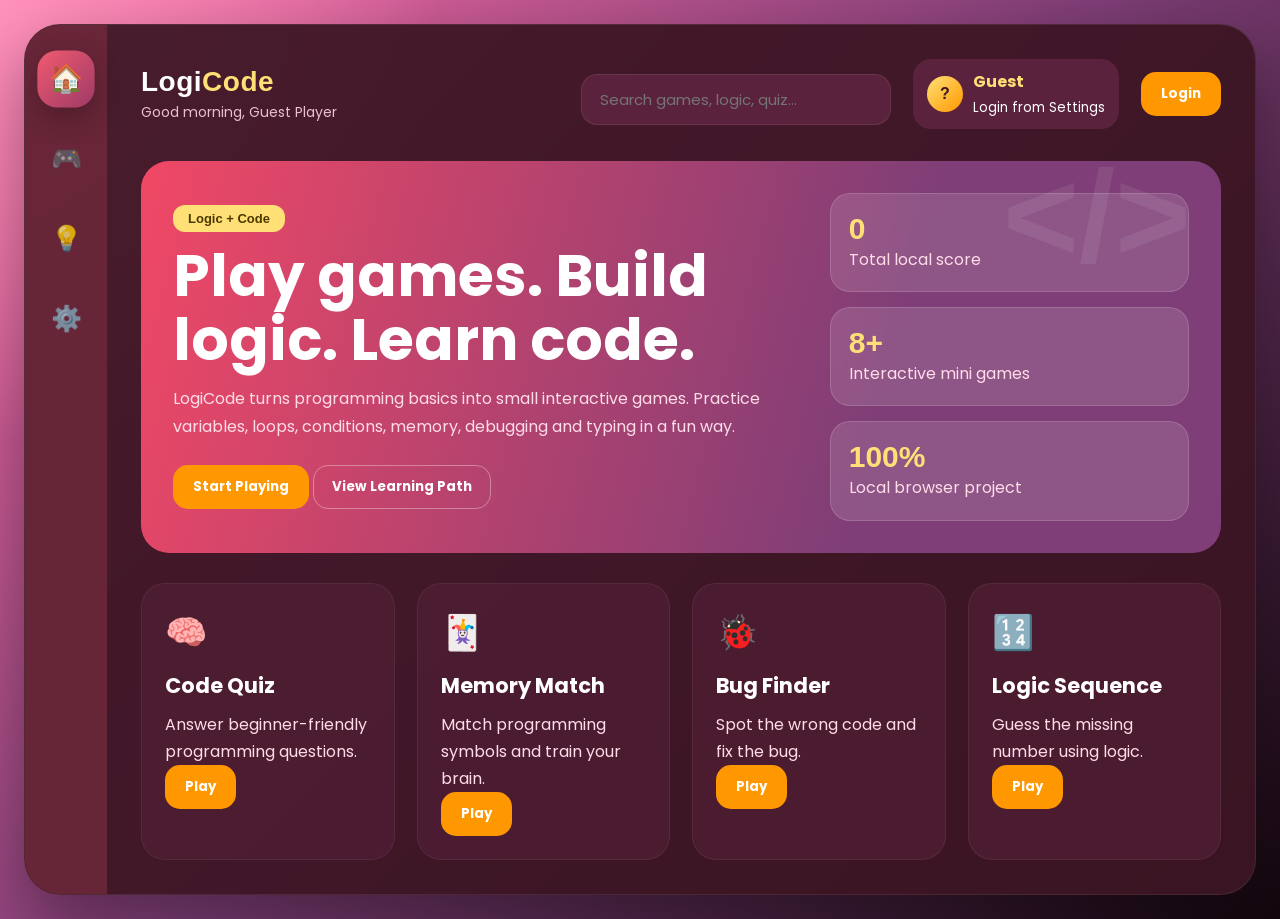
==== commit 40852bc0: "fixed login page" ====
--- a/index.html
+++ b/index.html
@@ -1,9 +1,10 @@
 <!DOCTYPE html>
 <html lang="en">
+
 <head>
   <meta charset="UTF-8" />
   <meta name="viewport" content="width=device-width, initial-scale=1.0" />
-  <title>LogiCode - AI Games, Fun Way to Learn Programming</title>
+  <title>LogiCode - Logic + Code Games</title>
 
   <link href="https://fonts.googleapis.com/css2?family=Poppins:wght@400;500;600;700;800&display=swap" rel="stylesheet">
 
@@ -15,31 +16,45 @@
       font-family: "Poppins", sans-serif;
     }
 
+    :root {
+      --bg1: #ff6ea8;
+      --bg2: #7f3e77;
+      --dark: #24101b;
+      --panel: #3c1624;
+      --panel2: #4d1d31;
+      --side: #6b283a;
+      --text: #ffffff;
+      --muted: #ffdce8;
+      --gold: #ffe076;
+      --orange: #ff9800;
+      --pink: #f04865;
+    }
+
     body {
       min-height: 100vh;
-      background: linear-gradient(135deg, #ff6ea8, #7f3e77, #1c0b14);
-      display: flex;
-      justify-content: center;
-      align-items: center;
-      padding: 30px;
-      color: white;
+      background: radial-gradient(circle at top left, #ff92bc, transparent 28%),
+        linear-gradient(135deg, var(--bg1), var(--bg2), #14070e);
+      color: var(--text);
+      padding: 24px;
     }
 
     .dashboard {
       width: 100%;
-      max-width: 1450px;
-      min-height: 850px;
-      background: #3c1624;
-      border-radius: 35px;
+      max-width: 1480px;
+      min-height: 860px;
+      margin: auto;
+      background: rgba(60, 22, 36, 0.94);
+      border-radius: 36px;
+      display: flex;
       overflow: hidden;
-      display: flex;
-      box-shadow: 0 20px 50px rgba(0, 0, 0, 0.35);
+      box-shadow: 0 28px 70px rgba(0, 0, 0, 0.38);
+      border: 1px solid rgba(255, 255, 255, 0.08);
     }
 
     .sidebar {
-      width: 75px;
-      background: #6b283a;
-      padding: 30px 0;
+      width: 82px;
+      background: rgba(107, 40, 58, 0.92);
+      padding: 28px 0;
       display: flex;
       justify-content: center;
     }
@@ -47,17 +62,16 @@
     .sidebar-icons {
       display: flex;
       flex-direction: column;
-      gap: 32px;
-      align-items: center;
+      gap: 28px;
     }
 
     .side-icon {
-      font-size: 28px;
-      width: 48px;
-      height: 48px;
+      width: 52px;
+      height: 52px;
+      border-radius: 18px;
       display: grid;
       place-items: center;
-      border-radius: 18px;
+      font-size: 25px;
       cursor: pointer;
       opacity: 0.75;
       transition: 0.3s ease;
@@ -66,15 +80,17 @@
     .side-icon:hover,
     .side-icon.active {
       opacity: 1;
-      transform: scale(1.12);
+      transform: scale(1.1);
       background: linear-gradient(135deg, #f25a70, #9d3a66);
+      box-shadow: 0 10px 25px rgba(0, 0, 0, 0.24);
     }
 
     .page {
       flex: 1;
-      padding: 35px;
+      padding: 34px;
       display: none;
       animation: fadeIn 0.35s ease;
+      overflow-y: auto;
     }
 
     .page.active {
@@ -84,8 +100,9 @@
     @keyframes fadeIn {
       from {
         opacity: 0;
-        transform: translateY(14px);
-      }
+        transform: translateY(16px);
+      }
+
       to {
         opacity: 1;
         transform: translateY(0);
@@ -95,114 +112,72 @@
     .header {
       display: flex;
       align-items: center;
-      gap: 24px;
-      margin-bottom: 35px;
+      gap: 22px;
+      margin-bottom: 32px;
+    }
+
+    .brand {
+      display: flex;
+      flex-direction: column;
+    }
+
+    .logo-text {
+      font-size: 28px;
+      font-weight: 800;
+      letter-spacing: 0.5px;
+    }
+
+    .logo-text span {
+      color: var(--gold);
     }
 
     .greeting {
-      color: #cca4c6;
-      font-size: 15px;
-    }
-
-    .username {
-      color: #ffe076;
-      font-size: 22px;
-      font-weight: 700;
+      color: #e9bfd2;
+      font-size: 14px;
+      margin-top: 4px;
     }
 
     .search {
       margin-left: auto;
-      width: 260px;
-      padding: 12px 18px;
-      border: none;
-      outline: none;
-      border-radius: 15px;
+      max-width: 310px;
+      width: 100%;
+      padding: 13px 18px;
+      border-radius: 16px;
+      border: 1px solid rgba(255, 255, 255, 0.08);
       background: #5b223d;
       color: white;
+      outline: none;
       font-size: 15px;
     }
 
-    .login-btn {
-      background: #ffe076;
-      color: #3c1624;
-      border: none;
-      padding: 12px 18px;
-      border-radius: 14px;
-      font-weight: 700;
-      cursor: pointer;
-    }
-
-    .hero {
-      background: linear-gradient(101deg, #f04865, #7f3e77 70%);
-      border-radius: 24px;
-      padding: 28px;
+    .profile-pill {
+      background: #5b223d;
+      border-radius: 18px;
+      padding: 10px 14px;
       display: flex;
       align-items: center;
-      gap: 28px;
-      margin-bottom: 35px;
-    }
-
-    .hero img {
-      width: 150px;
-      height: 150px;
-      border-radius: 20px;
-      object-fit: cover;
-    }
-
-    .tag {
-      background: #ffe076;
-      color: #473d00;
-      width: fit-content;
-      padding: 5px 14px;
-      border-radius: 10px;
-      font-size: 13px;
+      gap: 10px;
+      min-width: fit-content;
+    }
+
+    .avatar {
+      width: 36px;
+      height: 36px;
+      border-radius: 50%;
+      background: linear-gradient(135deg, var(--gold), var(--orange));
+      color: #3c1624;
+      display: grid;
+      place-items: center;
+      font-weight: 800;
+    }
+
+    .profile-name {
       font-weight: 700;
-      margin-bottom: 10px;
-    }
-
-    h1 {
-      font-size: 38px;
-      margin-bottom: 8px;
-    }
-
-    h2 {
-      font-size: 30px;
-      margin-bottom: 20px;
-    }
-
-    p {
-      color: #ffdfe9;
-      line-height: 1.7;
-    }
-
-    .cards {
-      display: grid;
-      grid-template-columns: repeat(3, 1fr);
-      gap: 22px;
-    }
-
-    .card {
-      background: #4d1d31;
-      border-radius: 22px;
-      padding: 22px;
-      box-shadow: inset 0 0 0 1px rgba(255,255,255,0.05);
-    }
-
-    .card h3 {
-      margin-bottom: 10px;
-      font-size: 21px;
-    }
-
-    .card button,
-    .game-box button,
-    .auth-box button {
-      margin-top: 15px;
-      background: orange;
-      color: white;
+      color: var(--gold);
+    }
+
+    button {
       border: none;
-      padding: 11px 20px;
-      border-radius: 14px;
-      font-weight: 700;
       cursor: pointer;
       transition: 0.25s ease;
     }
@@ -212,218 +187,413 @@
       filter: brightness(1.08);
     }
 
+    .primary-btn {
+      background: var(--orange);
+      color: white;
+      padding: 12px 20px;
+      border-radius: 15px;
+      font-weight: 700;
+    }
+
+    .secondary-btn {
+      background: transparent;
+      color: white;
+      padding: 11px 18px;
+      border-radius: 15px;
+      font-weight: 700;
+      border: 1px solid rgba(255, 255, 255, 0.35);
+    }
+
+    .danger-btn {
+      background: #d92c4b;
+      color: white;
+      padding: 11px 18px;
+      border-radius: 15px;
+      font-weight: 700;
+    }
+
+    .hero {
+      background: linear-gradient(105deg, #f04865, #7f3e77 68%);
+      border-radius: 28px;
+      padding: 32px;
+      display: grid;
+      grid-template-columns: 1.4fr 0.8fr;
+      gap: 28px;
+      align-items: center;
+      margin-bottom: 30px;
+      position: relative;
+      overflow: hidden;
+    }
+
+    .hero::after {
+      content: "</>";
+      position: absolute;
+      right: 30px;
+      top: -20px;
+      font-size: 130px;
+      font-weight: 800;
+      opacity: 0.08;
+    }
+
+    .tag {
+      background: var(--gold);
+      color: #4b3900;
+      width: fit-content;
+      padding: 6px 15px;
+      border-radius: 12px;
+      font-size: 13px;
+      font-weight: 800;
+      margin-bottom: 12px;
+    }
+
+    h1 {
+      font-size: clamp(32px, 5vw, 58px);
+      line-height: 1.1;
+      margin-bottom: 14px;
+    }
+
+    h2 {
+      font-size: clamp(26px, 4vw, 36px);
+      margin-bottom: 20px;
+    }
+
+    h3 {
+      font-size: 21px;
+      margin-bottom: 10px;
+    }
+
+    p {
+      color: var(--muted);
+      line-height: 1.7;
+    }
+
+    .hero-visual {
+      display: grid;
+      gap: 15px;
+    }
+
+    .stat-card {
+      background: rgba(255, 255, 255, 0.12);
+      border: 1px solid rgba(255, 255, 255, 0.15);
+      padding: 18px;
+      border-radius: 20px;
+      backdrop-filter: blur(8px);
+    }
+
+    .stat-number {
+      font-size: 30px;
+      font-weight: 800;
+      color: var(--gold);
+    }
+
+    .cards,
+    .game-grid,
+    .mini-grid {
+      display: grid;
+      gap: 22px;
+    }
+
+    .cards {
+      grid-template-columns: repeat(4, 1fr);
+    }
+
     .game-grid {
-      display: grid;
       grid-template-columns: repeat(2, 1fr);
-      gap: 24px;
+    }
+
+    .mini-grid {
+      grid-template-columns: repeat(3, 1fr);
+      margin-top: 22px;
+    }
+
+    .card,
+    .game-box,
+    .settings-box,
+    .profile-box {
+      background: rgba(77, 29, 49, 0.96);
+      border-radius: 24px;
+      padding: 24px;
+      box-shadow: inset 0 0 0 1px rgba(255, 255, 255, 0.06);
+    }
+
+    .card-icon {
+      font-size: 34px;
+      margin-bottom: 12px;
     }
 
     .game-box {
-      background: #4d1d31;
-      border-radius: 22px;
-      padding: 24px;
-      min-height: 260px;
-    }
-
-    .quiz-option {
-      display: block;
+      min-height: 300px;
+    }
+
+    .game-top {
+      display: flex;
+      justify-content: space-between;
+      gap: 12px;
+      align-items: flex-start;
+      margin-bottom: 16px;
+    }
+
+    .score {
+      background: #6b283a;
+      padding: 8px 12px;
+      border-radius: 12px;
+      color: var(--gold);
+      font-weight: 800;
+      white-space: nowrap;
+    }
+
+    .quiz-option,
+    .logic-option {
       width: 100%;
       text-align: left;
       background: #6b283a;
       color: white;
-      border: none;
-      padding: 12px;
-      border-radius: 12px;
-      margin: 10px 0;
-      cursor: pointer;
-    }
-
-    .quiz-option.correct {
-      background: #138a45;
-    }
-
-    .quiz-option.wrong {
-      background: #b3263a;
+      padding: 13px;
+      border-radius: 14px;
+      margin: 9px 0;
+      font-weight: 600;
+    }
+
+    .correct {
+      background: #148846 !important;
+    }
+
+    .wrong {
+      background: #b3263a !important;
+    }
+
+    .result {
+      margin-top: 13px;
+      color: var(--gold);
+      font-weight: 800;
+      min-height: 24px;
+    }
+
+    input,
+    select {
+      width: 100%;
+      background: #2a101b;
+      border: 1px solid #87506a;
+      color: white;
+      padding: 13px 15px;
+      border-radius: 14px;
+      outline: none;
+      margin-top: 10px;
+      font-size: 15px;
     }
 
     .memory-board {
       display: grid;
-      grid-template-columns: repeat(4, 70px);
+      grid-template-columns: repeat(4, 1fr);
       gap: 10px;
-      margin-top: 15px;
+      margin-top: 16px;
     }
 
     .memory-card {
       height: 70px;
+      border-radius: 16px;
+      background: #6b283a;
+      display: grid;
+      place-items: center;
+      font-size: 24px;
+      font-weight: 800;
+      cursor: pointer;
+      user-select: none;
+    }
+
+    .sequence-box {
+      display: flex;
+      gap: 10px;
+      flex-wrap: wrap;
+      margin: 14px 0;
+    }
+
+    .seq-item {
+      width: 48px;
+      height: 48px;
       border-radius: 14px;
       background: #6b283a;
       display: grid;
       place-items: center;
-      font-size: 26px;
-      cursor: pointer;
-      user-select: none;
-    }
-
-    .typing-input,
-    .code-input {
-      width: 100%;
-      padding: 13px;
-      margin-top: 15px;
-      border-radius: 12px;
-      border: 1px solid #87506a;
-      background: #2a101b;
+      font-weight: 800;
+      color: var(--gold);
+    }
+
+    .bug-code {
+      background: #1b0911;
+      border-radius: 15px;
+      padding: 16px;
+      line-height: 1.7;
+      color: #ffdae5;
+      overflow-x: auto;
+      margin: 14px 0;
+      border: 1px solid rgba(255, 255, 255, 0.08);
+    }
+
+    .code-word-bank {
+      display: flex;
+      flex-wrap: wrap;
+      gap: 10px;
+      margin: 14px 0;
+    }
+
+    .word-chip {
+      background: #6b283a;
       color: white;
-      outline: none;
-    }
-
-    .result {
-      margin-top: 12px;
+      padding: 10px 14px;
+      border-radius: 13px;
       font-weight: 700;
-      color: #ffe076;
-    }
-
-    .news-list {
+    }
+
+    .settings-grid {
       display: grid;
+      grid-template-columns: 1fr 1fr;
+      gap: 22px;
+    }
+
+    .profile-card {
+      display: flex;
+      align-items: center;
       gap: 18px;
-    }
-
-    .news-item {
-      background: #4d1d31;
-      padding: 22px;
-      border-radius: 20px;
+      margin-bottom: 18px;
+    }
+
+    .big-avatar {
+      width: 70px;
+      height: 70px;
+      border-radius: 50%;
+      background: linear-gradient(135deg, var(--gold), var(--orange));
+      color: #3c1624;
+      display: grid;
+      place-items: center;
+      font-size: 32px;
+      font-weight: 800;
     }
 
     .settings-row {
-      background: #4d1d31;
-      padding: 20px;
+      background: #5b223d;
+      padding: 18px;
       border-radius: 18px;
-      margin-bottom: 18px;
+      margin-top: 14px;
       display: flex;
       justify-content: space-between;
+      gap: 15px;
       align-items: center;
     }
 
     .switch {
-      width: 55px;
-      height: 30px;
-      background: #6b283a;
+      width: 56px;
+      height: 31px;
+      background: #2a101b;
       border-radius: 30px;
       padding: 4px;
+      flex-shrink: 0;
       cursor: pointer;
     }
 
     .switch span {
       display: block;
-      width: 22px;
-      height: 22px;
-      background: #ffe076;
+      width: 23px;
+      height: 23px;
       border-radius: 50%;
-      transition: 0.3s;
+      background: var(--gold);
+      transition: 0.3s ease;
     }
 
     .switch.active span {
       transform: translateX(25px);
     }
 
-    .auth-wrapper {
-      width: 100%;
-      max-width: 900px;
-      min-height: 540px;
-      background: #050505;
-      border-radius: 35px;
-      overflow: hidden;
-      display: grid;
-      grid-template-columns: 1fr 1fr;
-      box-shadow: 0 20px 45px rgba(0,0,0,0.45);
-    }
-
-    .auth-box {
-      padding: 45px;
-      display: flex;
-      flex-direction: column;
-      justify-content: center;
-    }
-
-    .auth-box input {
-      background: #111;
-      border: 1px solid #555;
-      color: white;
-      margin: 8px 0;
-      padding: 13px;
-      border-radius: 10px;
-      outline: none;
-    }
-
-    .auth-panel {
-      background: linear-gradient(135deg, orange, #eb4808);
-      padding: 45px;
-      display: flex;
-      flex-direction: column;
-      justify-content: center;
-      text-align: center;
-    }
-
-    .auth-panel button {
-      background: transparent;
-      border: 2px solid white;
-      color: white;
-      padding: 12px 25px;
-      border-radius: 14px;
-      font-weight: 700;
-      cursor: pointer;
-      margin-top: 20px;
+    .auth-card {
+      max-width: 580px;
+      background: #080407;
+      padding: 35px;
+      border-radius: 28px;
+      border: 1px solid rgba(255, 255, 255, 0.08);
+      box-shadow: 0 18px 40px rgba(0, 0, 0, 0.28);
     }
 
     .hidden {
-      display: none;
-    }
-
-    @media (max-width: 900px) {
+      display: none !important;
+    }
+
+    @media (max-width: 1100px) {
+      .cards {
+        grid-template-columns: repeat(2, 1fr);
+      }
+
+      .game-grid,
+      .settings-grid,
+      .hero {
+        grid-template-columns: 1fr;
+      }
+    }
+
+    @media (max-width: 760px) {
       body {
-        padding: 12px;
-        align-items: flex-start;
+        padding: 10px;
       }
 
       .dashboard {
         flex-direction: column;
+        border-radius: 24px;
         min-height: auto;
       }
 
       .sidebar {
         width: 100%;
-        height: 75px;
+        padding: 12px;
       }
 
       .sidebar-icons {
         flex-direction: row;
+        width: 100%;
+        justify-content: space-around;
+        gap: 8px;
+      }
+
+      .side-icon {
+        width: 45px;
+        height: 45px;
+        font-size: 21px;
       }
 
       .page {
-        padding: 22px;
-      }
-
-      .header,
+        padding: 20px;
+      }
+
+      .header {
+        flex-direction: column;
+        align-items: stretch;
+      }
+
+      .search {
+        margin-left: 0;
+        max-width: 100%;
+      }
+
+      .profile-pill {
+        justify-content: center;
+      }
+
       .hero {
-        flex-direction: column;
+        padding: 24px;
+      }
+
+      .cards,
+      .mini-grid,
+      .game-grid,
+      .settings-grid {
+        grid-template-columns: 1fr;
+      }
+
+      .memory-card {
+        height: 58px;
+        font-size: 19px;
+      }
+
+      .settings-row {
         align-items: flex-start;
-      }
-
-      .search {
-        width: 100%;
-        margin-left: 0;
-      }
-
-      .cards,
-      .game-grid {
-        grid-template-columns: 1fr;
-      }
-
-      .memory-board {
-        grid-template-columns: repeat(4, 1fr);
-      }
-
-      .auth-wrapper {
-        grid-template-columns: 1fr;
       }
     }
   </style>
@@ -435,194 +605,344 @@
 
     <aside class="sidebar">
       <div class="sidebar-icons">
-        <div class="side-icon active" data-page="home">🏠</div>
-        <div class="side-icon" data-page="games">🎮</div>
-        <div class="side-icon" data-page="news">📰</div>
-        <div class="side-icon" data-page="settings">⚙️</div>
-        <div class="side-icon" data-page="login">👤</div>
+        <div class="side-icon active" data-page="home" title="Home">🏠</div>
+        <div class="side-icon" data-page="games" title="Games">🎮</div>
+        <div class="side-icon" data-page="learn" title="Learn">💡</div>
+        <div class="side-icon" data-page="settings" title="Settings">⚙️</div>
       </div>
     </aside>
 
     <section id="home" class="page active">
       <header class="header">
+        <div class="brand">
+          <div class="logo-text">Logi<span>Code</span></div>
+          <div class="greeting" id="homeGreeting">Good evening, Guest Player</div>
+        </div>
+
+        <input class="search" id="searchInput" placeholder="Search games, logic, quiz..." oninput="searchGames()" />
+
+        <div class="profile-pill" id="topProfile">
+          <div class="avatar" id="topAvatar">?</div>
+          <div>
+            <div class="profile-name" id="topName">Guest</div>
+            <small id="topAge">Login from Settings</small>
+          </div>
+        </div>
+
+        <button class="primary-btn" id="headerLoginBtn" onclick="openPage('settings')">Login</button>
+      </header>
+
+      <div class="hero">
         <div>
-          <div class="greeting">Good evening,</div>
-          <div class="username" id="homeUser">Guest Player</div>
-        </div>
-
-        <input class="search" placeholder="Search games, lessons, challenges..." />
-
-        <button class="login-btn" onclick="openPage('login')">Sign up or Login</button>
-      </header>
-
-      <div class="hero">
-        <img src="https://images.unsplash.com/photo-1550745165-9bc0b252726f?q=80&w=600&auto=format&fit=crop" alt="Games">
-        <div>
-          <div class="tag">Popular</div>
-          <h1>LogiCode Games</h1>
-          <p>Learn programming logic through small interactive games, quizzes, memory cards, typing challenges and coding puzzles.</p>
+          <div class="tag">Logic + Code</div>
+          <h1>Play games. Build logic. Learn code.</h1>
+          <p>
+            LogiCode turns programming basics into small interactive games.
+            Practice variables, loops, conditions, memory, debugging and typing in a fun way.
+          </p>
+          <br>
+          <button class="primary-btn" onclick="openPage('games')">Start Playing</button>
+          <button class="secondary-btn" onclick="openPage('learn')">View Learning Path</button>
+        </div>
+
+        <div class="hero-visual">
+          <div class="stat-card">
+            <div class="stat-number" id="totalScore">0</div>
+            <p>Total local score</p>
+          </div>
+          <div class="stat-card">
+            <div class="stat-number">8+</div>
+            <p>Interactive mini games</p>
+          </div>
+          <div class="stat-card">
+            <div class="stat-number">100%</div>
+            <p>Local browser project</p>
+          </div>
         </div>
       </div>
 
-      <div class="cards">
-        <div class="card">
-          <h3>JavaScript Quiz</h3>
-          <p>Answer coding questions and improve your programming basics.</p>
-          <button onclick="openPage('games')">Play Now</button>
-        </div>
-
-        <div class="card">
+      <div class="cards" id="homeCards">
+        <div class="card searchable" data-title="quiz javascript code">
+          <div class="card-icon">🧠</div>
+          <h3>Code Quiz</h3>
+          <p>Answer beginner-friendly programming questions.</p>
+          <button class="primary-btn" onclick="openPage('games')">Play</button>
+        </div>
+
+        <div class="card searchable" data-title="memory match programming symbols">
+          <div class="card-icon">🃏</div>
           <h3>Memory Match</h3>
-          <p>Match programming symbols and train your memory.</p>
-          <button onclick="openPage('games')">Start Game</button>
-        </div>
-
-        <div class="card">
-          <h3>Code Typing</h3>
-          <p>Type code snippets correctly and improve speed.</p>
-          <button onclick="openPage('games')">Try It</button>
+          <p>Match programming symbols and train your brain.</p>
+          <button class="primary-btn" onclick="openPage('games')">Play</button>
+        </div>
+
+        <div class="card searchable" data-title="bug finder debugging">
+          <div class="card-icon">🐞</div>
+          <h3>Bug Finder</h3>
+          <p>Spot the wrong code and fix the bug.</p>
+          <button class="primary-btn" onclick="openPage('games')">Play</button>
+        </div>
+
+        <div class="card searchable" data-title="logic sequence pattern">
+          <div class="card-icon">🔢</div>
+          <h3>Logic Sequence</h3>
+          <p>Guess the missing number using logic.</p>
+          <button class="primary-btn" onclick="openPage('games')">Play</button>
         </div>
       </div>
     </section>
 
     <section id="games" class="page">
-      <h2>Games</h2>
+      <h2>Programming Games</h2>
 
       <div class="game-grid">
 
         <div class="game-box">
-          <h3>JavaScript Quiz</h3>
-          <p id="quizQuestion">Which keyword is used to declare a variable in JavaScript?</p>
-
-          <button class="quiz-option" onclick="checkQuiz(this, false)">define</button>
-          <button class="quiz-option" onclick="checkQuiz(this, true)">let</button>
-          <button class="quiz-option" onclick="checkQuiz(this, false)">make</button>
-          <button class="quiz-option" onclick="checkQuiz(this, false)">newvar</button>
-
+          <div class="game-top">
+            <div>
+              <h3>1. Code Quiz</h3>
+              <p id="quizQuestion">Loading question...</p>
+            </div>
+            <div class="score" id="quizScore">0</div>
+          </div>
+
+          <div id="quizOptions"></div>
+          <button class="secondary-btn" onclick="nextQuiz()">Next Question</button>
           <div class="result" id="quizResult"></div>
         </div>
 
         <div class="game-box">
-          <h3>Memory Match</h3>
-          <p>Match all same programming symbols.</p>
+          <div class="game-top">
+            <div>
+              <h3>2. Memory Match</h3>
+              <p>Match all same programming cards.</p>
+            </div>
+            <div class="score" id="memoryScore">0</div>
+          </div>
 
           <div class="memory-board" id="memoryBoard"></div>
-
-          <button onclick="startMemory()">Restart</button>
+          <button class="secondary-btn" onclick="startMemory()">Restart</button>
           <div class="result" id="memoryResult"></div>
         </div>
 
         <div class="game-box">
-          <h3>Code Typing</h3>
-          <p>Type this exactly:</p>
+          <div class="game-top">
+            <div>
+              <h3>3. Code Typing</h3>
+              <p>Type the code exactly.</p>
+            </div>
+            <div class="score" id="typingScore">0</div>
+          </div>
+
           <h3 id="typingText">console.log("Hello World");</h3>
-
-          <input class="typing-input" id="typingInput" placeholder="Type here..." oninput="checkTyping()">
+          <input id="typingInput" placeholder="Type here..." oninput="checkTyping()" />
+          <button class="secondary-btn" onclick="newTypingChallenge()">New Code</button>
           <div class="result" id="typingResult"></div>
         </div>
 
         <div class="game-box">
-          <h3>Mini Code Puzzle</h3>
-          <p>Complete the missing word:</p>
-          <h3>for (let i = 0; i &lt; 5; i++) { ____ }</h3>
-
-          <input class="code-input" id="codeInput" placeholder="Enter missing code">
-          <button onclick="checkCodePuzzle()">Submit</button>
-          <div class="result" id="codeResult"></div>
+          <div class="game-top">
+            <div>
+              <h3>4. Bug Finder</h3>
+              <p>Find the correct fixed line.</p>
+            </div>
+            <div class="score" id="bugScore">0</div>
+          </div>
+
+          <pre class="bug-code" id="bugCode"></pre>
+          <div id="bugOptions"></div>
+          <button class="secondary-btn" onclick="loadBugGame()">New Bug</button>
+          <div class="result" id="bugResult"></div>
+        </div>
+
+        <div class="game-box">
+          <div class="game-top">
+            <div>
+              <h3>5. Logic Sequence</h3>
+              <p>Guess the missing number.</p>
+            </div>
+            <div class="score" id="sequenceScore">0</div>
+          </div>
+
+          <div class="sequence-box" id="sequenceBox"></div>
+          <input id="sequenceInput" type="number" placeholder="Missing number">
+          <button class="primary-btn" onclick="checkSequence()">Submit</button>
+          <button class="secondary-btn" onclick="newSequence()">New Sequence</button>
+          <div class="result" id="sequenceResult"></div>
+        </div>
+
+        <div class="game-box">
+          <div class="game-top">
+            <div>
+              <h3>6. Output Predictor</h3>
+              <p>What will this code print?</p>
+            </div>
+            <div class="score" id="outputScore">0</div>
+          </div>
+
+          <pre class="bug-code" id="outputCode"></pre>
+          <input id="outputInput" placeholder="Enter output">
+          <button class="primary-btn" onclick="checkOutput()">Check</button>
+          <button class="secondary-btn" onclick="newOutput()">New</button>
+          <div class="result" id="outputResult"></div>
+        </div>
+
+        <div class="game-box">
+          <div class="game-top">
+            <div>
+              <h3>7. Condition Builder</h3>
+              <p>Choose the correct condition.</p>
+            </div>
+            <div class="score" id="conditionScore">0</div>
+          </div>
+
+          <p id="conditionQuestion"></p>
+          <div id="conditionOptions"></div>
+          <button class="secondary-btn" onclick="newCondition()">New</button>
+          <div class="result" id="conditionResult"></div>
+        </div>
+
+        <div class="game-box">
+          <div class="game-top">
+            <div>
+              <h3>8. Code Word Builder</h3>
+              <p>Build a valid JavaScript line.</p>
+            </div>
+            <div class="score" id="wordScore">0</div>
+          </div>
+
+          <div class="code-word-bank" id="wordBank"></div>
+          <input id="wordInput" placeholder="Arrange and type the correct line">
+          <button class="primary-btn" onclick="checkWordGame()">Check</button>
+          <button class="secondary-btn" onclick="newWordGame()">New</button>
+          <div class="result" id="wordResult"></div>
         </div>
 
       </div>
     </section>
 
-    <section id="news" class="page">
-      <h2>News & Updates</h2>
-
-      <div class="news-list">
-        <div class="news-item">
-          <h3>New AI Logic Challenges Added</h3>
-          <p>Practice conditions, loops and variables with simple puzzle-based games.</p>
-        </div>
-
-        <div class="news-item">
-          <h3>Beginner Friendly Programming Path</h3>
-          <p>Start from basic logic and slowly move towards real coding concepts.</p>
-        </div>
-
-        <div class="news-item">
-          <h3>Daily Coding Streak Coming Soon</h3>
-          <p>Earn points by solving small challenges every day.</p>
+    <section id="learn" class="page">
+      <h2>Learning Path</h2>
+
+      <div class="mini-grid">
+        <div class="card">
+          <div class="card-icon">01</div>
+          <h3>Logic Basics</h3>
+          <p>Understand patterns, sequences, true/false thinking and problem solving.</p>
+        </div>
+
+        <div class="card">
+          <div class="card-icon">02</div>
+          <h3>Variables</h3>
+          <p>Learn how values are stored using names like score, age and username.</p>
+        </div>
+
+        <div class="card">
+          <div class="card-icon">03</div>
+          <h3>Conditions</h3>
+          <p>Use if/else logic to make decisions inside a program.</p>
+        </div>
+
+        <div class="card">
+          <div class="card-icon">04</div>
+          <h3>Loops</h3>
+          <p>Repeat a task multiple times using for loops and while loops.</p>
+        </div>
+
+        <div class="card">
+          <div class="card-icon">05</div>
+          <h3>Debugging</h3>
+          <p>Find mistakes, fix syntax and understand why code breaks.</p>
+        </div>
+
+        <div class="card">
+          <div class="card-icon">06</div>
+          <h3>Mini Projects</h3>
+          <p>Build small games and improve your coding confidence.</p>
         </div>
       </div>
     </section>
 
     <section id="settings" class="page">
-      <h2>Settings</h2>
-
-      <div class="settings-row">
-        <div>
-          <h3>Sound Effects</h3>
-          <p>Enable or disable game sounds.</p>
-        </div>
-        <div class="switch" onclick="toggleSwitch(this)"><span></span></div>
-      </div>
-
-      <div class="settings-row">
-        <div>
-          <h3>Dark Game Mode</h3>
-          <p>Keep the premium dark gaming interface.</p>
-        </div>
-        <div class="switch active" onclick="toggleSwitch(this)"><span></span></div>
-      </div>
-
-      <div class="settings-row">
-        <div>
-          <h3>Beginner Mode</h3>
-          <p>Show easier questions for new learners.</p>
-        </div>
-        <div class="switch active" onclick="toggleSwitch(this)"><span></span></div>
+      <h2>Settings & Profile</h2>
+
+      <div class="settings-grid">
+        <div class="profile-box">
+          <div class="profile-card">
+            <div class="big-avatar" id="profileAvatar">?</div>
+            <div>
+              <h3 id="profileName">Guest Player</h3>
+              <p id="profileDetails">Login locally using your name.</p>
+            </div>
+          </div>
+
+          <div id="loginForm">
+            <h3>Local Login</h3>
+            <p>Name is required. Age is optional. Data saves only in this browser.</p>
+
+            <input id="nameInput" placeholder="Enter your name">
+            <input id="ageInput" type="number" placeholder="Enter your age (optional)">
+
+            <button class="primary-btn" onclick="saveProfile()">Save Profile</button>
+            <div class="result" id="profileMessage"></div>
+          </div>
+
+          <div id="loggedInActions" class="hidden">
+            <button class="primary-btn" onclick="editProfile()">Edit Profile</button>
+            <button class="danger-btn" onclick="logoutProfile()">Logout</button>
+          </div>
+        </div>
+
+        <div class="settings-box">
+          <h3>Game Settings</h3>
+
+          <div class="settings-row">
+            <div>
+              <h3>Sound Effects</h3>
+              <p>UI option only for project look.</p>
+            </div>
+            <div class="switch active" onclick="toggleSwitch(this)"><span></span></div>
+          </div>
+
+          <div class="settings-row">
+            <div>
+              <h3>Beginner Mode</h3>
+              <p>Keep questions simple and friendly.</p>
+            </div>
+            <div class="switch active" onclick="toggleSwitch(this)"><span></span></div>
+          </div>
+
+          <div class="settings-row">
+            <div>
+              <h3>Save Local Score</h3>
+              <p>Score is stored in browser localStorage.</p>
+            </div>
+            <div class="switch active" onclick="toggleSwitch(this)"><span></span></div>
+          </div>
+
+          <button class="danger-btn" onclick="resetScore()">Reset Score</button>
+        </div>
       </div>
     </section>
 
-    <section id="login" class="page">
-      <div class="auth-wrapper">
-
-        <div class="auth-box" id="signInBox">
-          <h1>Sign In</h1>
-          <p>Welcome back to LogiCode.</p>
-
-          <input id="loginEmail" type="email" placeholder="Email">
-          <input id="loginPassword" type="password" placeholder="Password">
-
-          <button onclick="loginUser()">Sign In</button>
-          <p class="result" id="loginMessage"></p>
-        </div>
-
-        <div class="auth-box hidden" id="signUpBox">
-          <h1>Create Account</h1>
-          <p>Start your coding game journey.</p>
-
-          <input id="registerName" type="text" placeholder="Name">
-          <input id="registerEmail" type="email" placeholder="Email">
-          <input id="registerPassword" type="password" placeholder="Password">
-
-          <button onclick="registerUser()">Sign Up</button>
-          <p class="result" id="registerMessage"></p>
-        </div>
-
-        <div class="auth-panel">
-          <h1 id="authTitle">Welcome to LogiCode</h1>
-          <p id="authText">If you do not have an account, create one now.</p>
-          <button onclick="toggleAuth()" id="authToggleBtn">Sign Up</button>
-        </div>
-
-      </div>
-    </section>
-
   </div>
 
   <script>
+    const pages = document.querySelectorAll(".page");
     const sideIcons = document.querySelectorAll(".side-icon");
-    const pages = document.querySelectorAll(".page");
+
+    let totalScore = Number(localStorage.getItem("logicodeScore")) || 0;
+
+    const state = {
+      quizScore: 0,
+      memoryScore: 0,
+      typingScore: 0,
+      bugScore: 0,
+      sequenceScore: 0,
+      outputScore: 0,
+      conditionScore: 0,
+      wordScore: 0
+    };
 
     function openPage(pageId) {
       pages.forEach(page => page.classList.remove("active"));
@@ -635,38 +955,201 @@
     }
 
     sideIcons.forEach(icon => {
-      icon.addEventListener("click", () => {
-        openPage(icon.dataset.page);
+      icon.addEventListener("click", () => openPage(icon.dataset.page));
+    });
+
+    function addScore(type, amount = 10) {
+      state[type] += amount;
+      totalScore += amount;
+
+      localStorage.setItem("logicodeScore", totalScore);
+
+      document.getElementById(type).innerText = state[type];
+      document.getElementById("totalScore").innerText = totalScore;
+    }
+
+    function resetScore() {
+      totalScore = 0;
+      localStorage.setItem("logicodeScore", 0);
+      Object.keys(state).forEach(key => state[key] = 0);
+
+      document.getElementById("totalScore").innerText = 0;
+      document.getElementById("quizScore").innerText = 0;
+      document.getElementById("memoryScore").innerText = 0;
+      document.getElementById("typingScore").innerText = 0;
+      document.getElementById("bugScore").innerText = 0;
+      document.getElementById("sequenceScore").innerText = 0;
+      document.getElementById("outputScore").innerText = 0;
+      document.getElementById("conditionScore").innerText = 0;
+      document.getElementById("wordScore").innerText = 0;
+    }
+
+    function getIndiaGreeting() {
+      const indiaTime = new Date().toLocaleString("en-US", { timeZone: "Asia/Kolkata" });
+      const hour = new Date(indiaTime).getHours();
+
+      if (hour >= 5 && hour < 12) return "Good morning";
+      if (hour >= 12 && hour < 17) return "Good afternoon";
+      if (hour >= 17 && hour < 21) return "Good evening";
+      return "Good night";
+    }
+
+    function loadProfile() {
+      const profile = JSON.parse(localStorage.getItem("logicodeProfile"));
+      const greeting = getIndiaGreeting();
+
+      if (profile && profile.name) {
+        const initial = profile.name.charAt(0).toUpperCase();
+
+        document.getElementById("homeGreeting").innerText = `${greeting}, ${profile.name}`;
+        document.getElementById("topName").innerText = profile.name;
+        document.getElementById("topAge").innerText = profile.age ? `Age: ${profile.age}` : "Local profile";
+        document.getElementById("topAvatar").innerText = initial;
+        document.getElementById("profileAvatar").innerText = initial;
+        document.getElementById("profileName").innerText = profile.name;
+        document.getElementById("profileDetails").innerText = profile.age ? `Age: ${profile.age}` : "Age not added";
+
+        document.getElementById("headerLoginBtn").classList.add("hidden");
+        document.getElementById("loginForm").classList.add("hidden");
+        document.getElementById("loggedInActions").classList.remove("hidden");
+      } else {
+        document.getElementById("homeGreeting").innerText = `${greeting}, Guest Player`;
+        document.getElementById("topName").innerText = "Guest";
+        document.getElementById("topAge").innerText = "Login from Settings";
+        document.getElementById("topAvatar").innerText = "?";
+        document.getElementById("profileAvatar").innerText = "?";
+        document.getElementById("profileName").innerText = "Guest Player";
+        document.getElementById("profileDetails").innerText = "Login locally using your name.";
+
+        document.getElementById("headerLoginBtn").classList.remove("hidden");
+        document.getElementById("loginForm").classList.remove("hidden");
+        document.getElementById("loggedInActions").classList.add("hidden");
+      }
+    }
+
+    function saveProfile() {
+      const name = document.getElementById("nameInput").value.trim();
+      const age = document.getElementById("ageInput").value.trim();
+
+      if (!name) {
+        document.getElementById("profileMessage").innerText = "Name is required.";
+        return;
+      }
+
+      localStorage.setItem("logicodeProfile", JSON.stringify({ name, age }));
+      document.getElementById("profileMessage").innerText = "Profile saved successfully.";
+
+      document.getElementById("nameInput").value = "";
+      document.getElementById("ageInput").value = "";
+
+      loadProfile();
+      openPage("home");
+    }
+
+    function editProfile() {
+      const profile = JSON.parse(localStorage.getItem("logicodeProfile"));
+
+      document.getElementById("loginForm").classList.remove("hidden");
+      document.getElementById("loggedInActions").classList.add("hidden");
+
+      if (profile) {
+        document.getElementById("nameInput").value = profile.name || "";
+        document.getElementById("ageInput").value = profile.age || "";
+      }
+    }
+
+    function logoutProfile() {
+      localStorage.removeItem("logicodeProfile");
+      loadProfile();
+      openPage("settings");
+    }
+
+    function toggleSwitch(element) {
+      element.classList.toggle("active");
+    }
+
+    function searchGames() {
+      const value = document.getElementById("searchInput").value.toLowerCase();
+      document.querySelectorAll(".searchable").forEach(card => {
+        const title = card.dataset.title.toLowerCase();
+        card.style.display = title.includes(value) ? "block" : "none";
       });
-    });
-
-    function checkQuiz(button, isCorrect) {
-      document.querySelectorAll(".quiz-option").forEach(btn => {
-        btn.disabled = true;
+    }
+
+    const quizData = [
+      {
+        q: "Which keyword is used to declare a block-scoped variable?",
+        options: ["make", "let", "define", "newvar"],
+        answer: "let"
+      },
+      {
+        q: "Which symbol is used for strict equality in JavaScript?",
+        options: ["=", "==", "===", "!="],
+        answer: "==="
+      },
+      {
+        q: "Which loop is commonly used when you know the number of repetitions?",
+        options: ["for", "again", "repeatNow", "cycle"],
+        answer: "for"
+      },
+      {
+        q: "Which method prints something in browser console?",
+        options: ["print()", "console.log()", "show()", "display()"],
+        answer: "console.log()"
+      }
+    ];
+
+    let quizIndex = 0;
+
+    function loadQuiz() {
+      const quiz = quizData[quizIndex];
+      document.getElementById("quizQuestion").innerText = quiz.q;
+
+      const optionsBox = document.getElementById("quizOptions");
+      optionsBox.innerHTML = "";
+
+      quiz.options.forEach(option => {
+        const btn = document.createElement("button");
+        btn.className = "quiz-option";
+        btn.innerText = option;
+        btn.onclick = () => checkQuiz(btn, option === quiz.answer);
+        optionsBox.appendChild(btn);
       });
 
-      if (isCorrect) {
+      document.getElementById("quizResult").innerText = "";
+    }
+
+    function checkQuiz(button, correct) {
+      document.querySelectorAll("#quizOptions button").forEach(btn => btn.disabled = true);
+
+      if (correct) {
         button.classList.add("correct");
-        document.getElementById("quizResult").innerText = "Correct! let is used to declare variables.";
+        document.getElementById("quizResult").innerText = "Correct answer!";
+        addScore("quizScore", 10);
       } else {
         button.classList.add("wrong");
-        document.getElementById("quizResult").innerText = "Wrong answer. Correct answer is let.";
-      }
-    }
-
-    const symbols = ["JS", "JS", "{}", "{}", "</>", "</>", "AI", "AI"];
+        document.getElementById("quizResult").innerText = "Wrong. Try the next one.";
+      }
+    }
+
+    function nextQuiz() {
+      quizIndex = (quizIndex + 1) % quizData.length;
+      loadQuiz();
+    }
+
+    const memorySymbols = ["JS", "JS", "{}", "{}", "</>", "</>", "AI", "AI"];
     let firstCard = null;
     let lockBoard = false;
-    let matched = 0;
+    let matchedCards = 0;
 
     function startMemory() {
       const board = document.getElementById("memoryBoard");
-      const shuffled = [...symbols].sort(() => Math.random() - 0.5);
+      const shuffled = [...memorySymbols].sort(() => Math.random() - 0.5);
 
       board.innerHTML = "";
       firstCard = null;
       lockBoard = false;
-      matched = 0;
+      matchedCards = 0;
       document.getElementById("memoryResult").innerText = "";
 
       shuffled.forEach(symbol => {
@@ -674,9 +1157,7 @@
         card.className = "memory-card";
         card.dataset.symbol = symbol;
         card.innerText = "?";
-
         card.onclick = () => flipCard(card);
-
         board.appendChild(card);
       });
     }
@@ -692,11 +1173,12 @@
       }
 
       if (firstCard.dataset.symbol === card.dataset.symbol) {
-        matched += 2;
+        matchedCards += 2;
         firstCard = null;
 
-        if (matched === symbols.length) {
-          document.getElementById("memoryResult").innerText = "Great! You matched all cards.";
+        if (matchedCards === memorySymbols.length) {
+          document.getElementById("memoryResult").innerText = "You matched all cards!";
+          addScore("memoryScore", 20);
         }
       } else {
         lockBoard = true;
@@ -706,8 +1188,23 @@
           card.innerText = "?";
           firstCard = null;
           lockBoard = false;
-        }, 700);
-      }
+        }, 650);
+      }
+    }
+
+    const typingChallenges = [
+      'console.log("Hello World");',
+      'let score = 10;',
+      'if (age >= 18) {',
+      'for (let i = 0; i < 5; i++) {',
+      'const name = "LogiCode";'
+    ];
+
+    function newTypingChallenge() {
+      const random = typingChallenges[Math.floor(Math.random() * typingChallenges.length)];
+      document.getElementById("typingText").innerText = random;
+      document.getElementById("typingInput").value = "";
+      document.getElementById("typingResult").innerText = "";
     }
 
     function checkTyping() {
@@ -717,85 +1214,249 @@
 
       if (input === target) {
         result.innerText = "Perfect typing!";
+        addScore("typingScore", 10);
       } else if (target.startsWith(input)) {
-        result.innerText = "Keep going...";
+        result.innerText = "Correct so far...";
       } else {
-        result.innerText = "Small mistake. Check carefully.";
-      }
-    }
-
-    function checkCodePuzzle() {
-      const input = document.getElementById("codeInput").value.trim();
-      const result = document.getElementById("codeResult");
-
-      if (input === "console.log(i);" || input === "console.log(i)") {
-        result.innerText = "Correct! The loop will print numbers from 0 to 4.";
+        result.innerText = "Mistake detected.";
+      }
+    }
+
+    const bugGames = [
+      {
+        code: "let score == 10;",
+        options: ["let score = 10;", "let score === 10;", "score let = 10;"],
+        answer: "let score = 10;"
+      },
+      {
+        code: "if age > 18 { console.log(age); }",
+        options: ["if (age > 18) { console.log(age); }", "if age > 18 then", "if = age > 18"],
+        answer: "if (age > 18) { console.log(age); }"
+      },
+      {
+        code: "for let i = 0; i < 5; i++",
+        options: ["for (let i = 0; i < 5; i++)", "for i let = 0", "loop (i < 5)"],
+        answer: "for (let i = 0; i < 5; i++)"
+      }
+    ];
+
+    let currentBug = null;
+
+    function loadBugGame() {
+      currentBug = bugGames[Math.floor(Math.random() * bugGames.length)];
+      document.getElementById("bugCode").innerText = currentBug.code;
+
+      const box = document.getElementById("bugOptions");
+      box.innerHTML = "";
+
+      currentBug.options.forEach(option => {
+        const btn = document.createElement("button");
+        btn.className = "logic-option";
+        btn.innerText = option;
+        btn.onclick = () => checkBug(btn, option === currentBug.answer);
+        box.appendChild(btn);
+      });
+
+      document.getElementById("bugResult").innerText = "";
+    }
+
+    function checkBug(button, correct) {
+      document.querySelectorAll("#bugOptions button").forEach(btn => btn.disabled = true);
+
+      if (correct) {
+        button.classList.add("correct");
+        document.getElementById("bugResult").innerText = "Bug fixed!";
+        addScore("bugScore", 15);
       } else {
-        result.innerText = "Try: console.log(i);";
-      }
-    }
-
-    function toggleSwitch(element) {
-      element.classList.toggle("active");
-    }
-
-    let isRegisterMode = false;
-
-    function toggleAuth() {
-      isRegisterMode = !isRegisterMode;
-
-      document.getElementById("signInBox").classList.toggle("hidden");
-      document.getElementById("signUpBox").classList.toggle("hidden");
-
-      document.getElementById("authTitle").innerText = isRegisterMode ? "Welcome Back" : "Welcome to LogiCode";
-      document.getElementById("authText").innerText = isRegisterMode
-        ? "Already have an account? Sign in now."
-        : "If you do not have an account, create one now.";
-
-      document.getElementById("authToggleBtn").innerText = isRegisterMode ? "Sign In" : "Sign Up";
-    }
-
-    function registerUser() {
-      const name = document.getElementById("registerName").value.trim();
-      const email = document.getElementById("registerEmail").value.trim();
-      const password = document.getElementById("registerPassword").value.trim();
-
-      if (!name || !email || !password) {
-        document.getElementById("registerMessage").innerText = "Please fill all details.";
-        return;
-      }
-
-      localStorage.setItem("logicodeUser", JSON.stringify({ name, email, password }));
-      document.getElementById("registerMessage").innerText = "Account created successfully!";
-      document.getElementById("homeUser").innerText = name;
-    }
-
-    function loginUser() {
-      const email = document.getElementById("loginEmail").value.trim();
-      const password = document.getElementById("loginPassword").value.trim();
-      const user = JSON.parse(localStorage.getItem("logicodeUser"));
-
-      if (!user) {
-        document.getElementById("loginMessage").innerText = "No account found. Please sign up first.";
-        return;
-      }
-
-      if (email === user.email && password === user.password) {
-        document.getElementById("loginMessage").innerText = "Login successful!";
-        document.getElementById("homeUser").innerText = user.name;
-        setTimeout(() => openPage("home"), 700);
+        button.classList.add("wrong");
+        document.getElementById("bugResult").innerText = "Not fixed. Try another bug.";
+      }
+    }
+
+    const sequences = [
+      { list: [2, 4, 6, "?"], answer: 8 },
+      { list: [3, 6, 12, "?"], answer: 24 },
+      { list: [5, 10, 15, "?"], answer: 20 },
+      { list: [1, 4, 9, "?"], answer: 16 }
+    ];
+
+    let currentSequence = null;
+
+    function newSequence() {
+      currentSequence = sequences[Math.floor(Math.random() * sequences.length)];
+      const box = document.getElementById("sequenceBox");
+      box.innerHTML = "";
+
+      currentSequence.list.forEach(item => {
+        const div = document.createElement("div");
+        div.className = "seq-item";
+        div.innerText = item;
+        box.appendChild(div);
+      });
+
+      document.getElementById("sequenceInput").value = "";
+      document.getElementById("sequenceResult").innerText = "";
+    }
+
+    function checkSequence() {
+      const input = Number(document.getElementById("sequenceInput").value);
+
+      if (input === currentSequence.answer) {
+        document.getElementById("sequenceResult").innerText = "Correct logic!";
+        addScore("sequenceScore", 10);
       } else {
-        document.getElementById("loginMessage").innerText = "Wrong email or password.";
-      }
-    }
-
-    const savedUser = JSON.parse(localStorage.getItem("logicodeUser"));
-    if (savedUser) {
-      document.getElementById("homeUser").innerText = savedUser.name;
-    }
-
+        document.getElementById("sequenceResult").innerText = "Wrong sequence. Think again.";
+      }
+    }
+
+    const outputs = [
+      {
+        code: "let x = 5;\nx = x + 2;\nconsole.log(x);",
+        answer: "7"
+      },
+      {
+        code: "let name = 'Code';\nconsole.log(name);",
+        answer: "Code"
+      },
+      {
+        code: "console.log(3 * 4);",
+        answer: "12"
+      }
+    ];
+
+    let currentOutput = null;
+
+    function newOutput() {
+      currentOutput = outputs[Math.floor(Math.random() * outputs.length)];
+      document.getElementById("outputCode").innerText = currentOutput.code;
+      document.getElementById("outputInput").value = "";
+      document.getElementById("outputResult").innerText = "";
+    }
+
+    function checkOutput() {
+      const input = document.getElementById("outputInput").value.trim();
+
+      if (input === currentOutput.answer) {
+        document.getElementById("outputResult").innerText = "Correct output!";
+        addScore("outputScore", 10);
+      } else {
+        document.getElementById("outputResult").innerText = "Wrong output. Read the code carefully.";
+      }
+    }
+
+    const conditions = [
+      {
+        q: "User can vote if age is 18 or more. Which condition is correct?",
+        options: ["age >= 18", "age < 18", "age = 18"],
+        answer: "age >= 18"
+      },
+      {
+        q: "Password is valid if length is more than 7. Choose condition.",
+        options: ["password.length > 7", "password > 7", "length.password = 7"],
+        answer: "password.length > 7"
+      },
+      {
+        q: "Score is excellent if it is 90 or above.",
+        options: ["score >= 90", "score <= 90", "score == excellent"],
+        answer: "score >= 90"
+      }
+    ];
+
+    let currentCondition = null;
+
+    function newCondition() {
+      currentCondition = conditions[Math.floor(Math.random() * conditions.length)];
+      document.getElementById("conditionQuestion").innerText = currentCondition.q;
+
+      const box = document.getElementById("conditionOptions");
+      box.innerHTML = "";
+
+      currentCondition.options.forEach(option => {
+        const btn = document.createElement("button");
+        btn.className = "logic-option";
+        btn.innerText = option;
+        btn.onclick = () => checkCondition(btn, option === currentCondition.answer);
+        box.appendChild(btn);
+      });
+
+      document.getElementById("conditionResult").innerText = "";
+    }
+
+    function checkCondition(button, correct) {
+      document.querySelectorAll("#conditionOptions button").forEach(btn => btn.disabled = true);
+
+      if (correct) {
+        button.classList.add("correct");
+        document.getElementById("conditionResult").innerText = "Correct condition!";
+        addScore("conditionScore", 10);
+      } else {
+        button.classList.add("wrong");
+        document.getElementById("conditionResult").innerText = "Wrong condition.";
+      }
+    }
+
+    const wordGames = [
+      {
+        words: ["let", "points", "=", "50;"],
+        answer: "let points = 50;"
+      },
+      {
+        words: ["console.log", "(", '"Done"', ");"],
+        answer: 'console.log("Done");'
+      },
+      {
+        words: ["const", "game", "=", '"LogiCode";'],
+        answer: 'const game = "LogiCode";'
+      }
+    ];
+
+    let currentWord = null;
+
+    function newWordGame() {
+      currentWord = wordGames[Math.floor(Math.random() * wordGames.length)];
+      const shuffled = [...currentWord.words].sort(() => Math.random() - 0.5);
+
+      const bank = document.getElementById("wordBank");
+      bank.innerHTML = "";
+
+      shuffled.forEach(word => {
+        const chip = document.createElement("button");
+        chip.className = "word-chip";
+        chip.innerText = word;
+        chip.onclick = () => {
+          document.getElementById("wordInput").value += word + " ";
+        };
+        bank.appendChild(chip);
+      });
+
+      document.getElementById("wordInput").value = "";
+      document.getElementById("wordResult").innerText = "";
+    }
+
+    function checkWordGame() {
+      const input = document.getElementById("wordInput").value.trim().replace(/\s+/g, " ");
+
+      if (input === currentWord.answer) {
+        document.getElementById("wordResult").innerText = "Valid code line!";
+        addScore("wordScore", 10);
+      } else {
+        document.getElementById("wordResult").innerText = `Correct answer: ${currentWord.answer}`;
+      }
+    }
+
+    document.getElementById("totalScore").innerText = totalScore;
+
+    loadProfile();
+    loadQuiz();
     startMemory();
+    newTypingChallenge();
+    loadBugGame();
+    newSequence();
+    newOutput();
+    newCondition();
+    newWordGame();
   </script>
 
 </body>
+
 </html>
